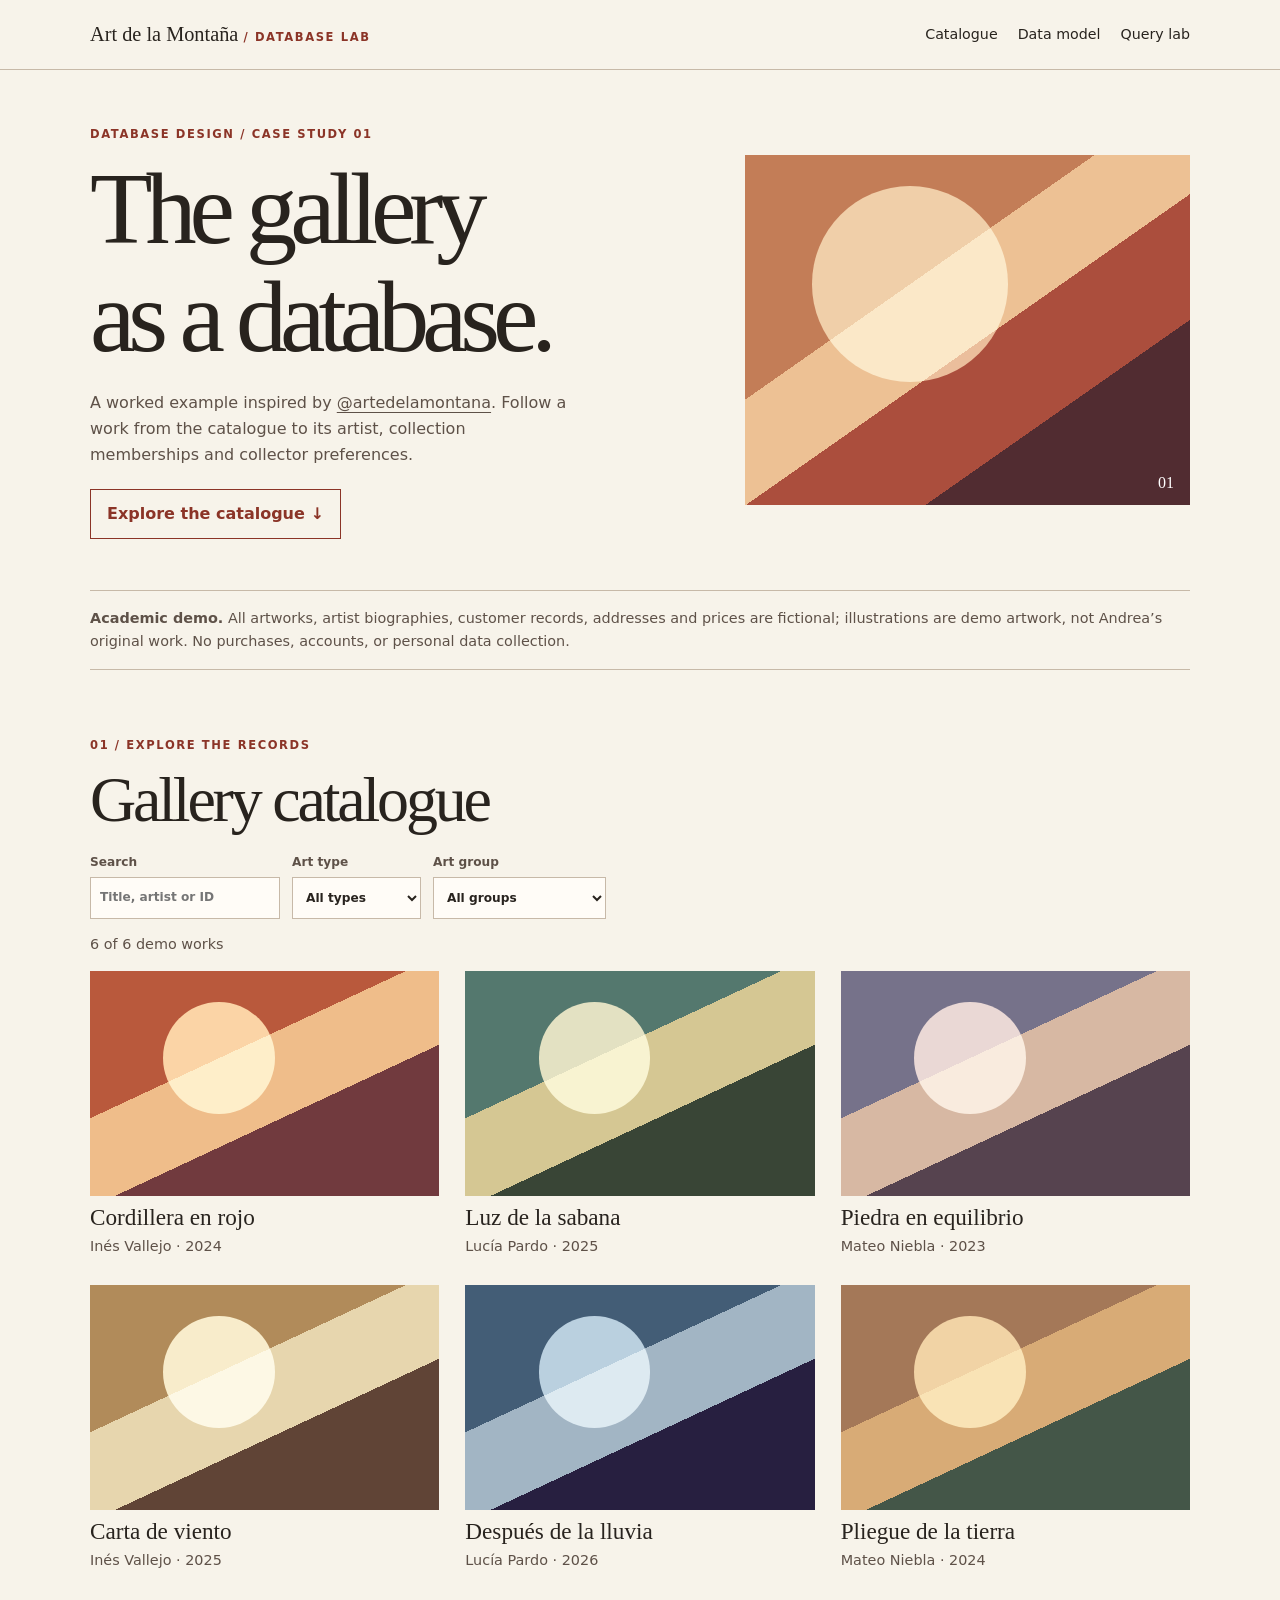
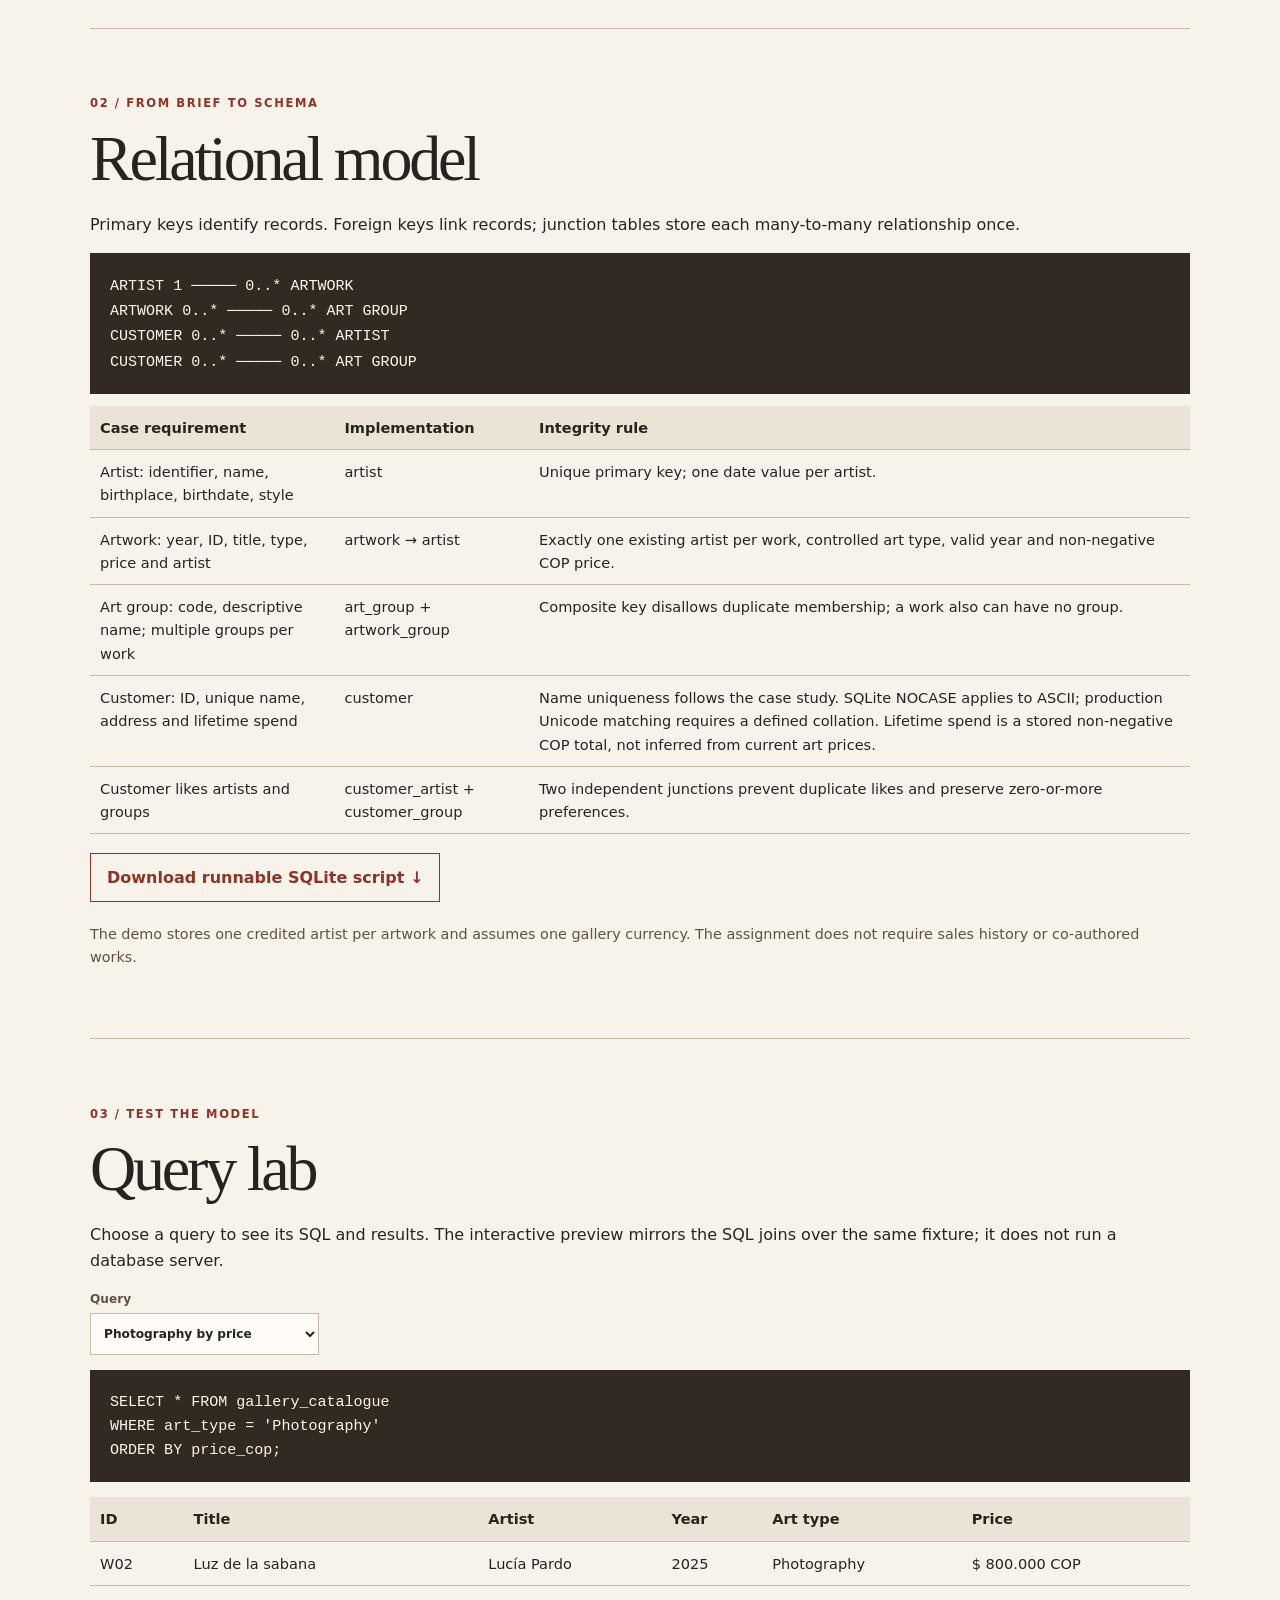
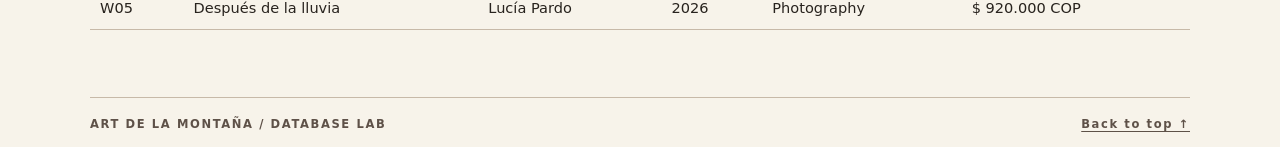
==== index.html @ e4d0f161 "Build academic gallery catalogue, relational model, and query lab" ====
<!doctype html><html lang="en"><meta charset="utf-8"><meta name="viewport" content="width=device-width,initial-scale=1"><title>Art de la Montaña · Art Gallery Case Study</title><link rel="stylesheet" href="style.css"><body>
<header><a class="brand" href="#top">Art de la Montaña <small> / DATABASE LAB</small></a><nav aria-label="Main"><a href="#catalogue">Catalogue</a><a href="#model">Data model</a><a href="#queries">Query lab</a></nav></header>
<main id="top"><section class="hero"><div><p class="eyebrow">DATABASE DESIGN / CASE STUDY 01</p><h1>The gallery<br>as a database.</h1><p>A worked example inspired by <a href="https://www.instagram.com/artedelamontana/">@artedelamontana</a>. Follow a work from the catalogue to its artist, collection memberships and collector preferences.</p><a class="primary" href="#catalogue">Explore the catalogue ↓</a></div><div class="heroart" aria-hidden="true"><span>01</span></div></section>
<p class="notice"><strong>Academic demo.</strong> All artworks, artist biographies, customer records, addresses and prices are fictional; illustrations are demo artwork, not Andrea’s original work. No purchases, accounts, or personal data collection.</p>
<section id="catalogue"><p class="eyebrow">01 / EXPLORE THE RECORDS</p><h2>Gallery catalogue</h2><div class="filters"><label>Search <input id="search" placeholder="Title, artist or ID"></label><label>Art type <select id="type"><option value="">All types</option><option>Painting</option><option>Lithograph</option><option>Sculpture</option><option>Photography</option></select></label><label>Art group <select id="group"><option value="">All groups</option></select></label></div><p id="count" role="status"></p><div id="works" class="cards"></div></section>
<section id="model"><p class="eyebrow">02 / FROM BRIEF TO SCHEMA</p><h2>Relational model</h2><p>Primary keys identify records. Foreign keys link records; junction tables store each many-to-many relationship once.</p>
<div class="diagram" role="img" aria-label="One artist makes zero or more artworks. Artworks and art groups are many-to-many. Customers can like many artists and groups, and each artist and group can be liked by many customers."><code>ARTIST 1 ───── 0..* ARTWORK<br>ARTWORK 0..* ───── 0..* ART GROUP<br>CUSTOMER 0..* ───── 0..* ARTIST<br>CUSTOMER 0..* ───── 0..* ART GROUP</code></div>
<div class="tablewrap"><table><thead><tr><th scope="col">Case requirement</th><th scope="col">Implementation</th><th scope="col">Integrity rule</th></tr></thead><tbody>
<tr><td>Artist: identifier, name, birthplace, birthdate, style</td><td>artist</td><td>Unique primary key; one date value per artist.</td></tr>
<tr><td>Artwork: year, ID, title, type, price and artist</td><td>artwork → artist</td><td>Exactly one existing artist per work, controlled art type, valid year and non-negative COP price.</td></tr>
<tr><td>Art group: code, descriptive name; multiple groups per work</td><td>art_group + artwork_group</td><td>Composite key disallows duplicate membership; a work also can have no group.</td></tr>
<tr><td>Customer: ID, unique name, address and lifetime spend</td><td>customer</td><td>Name uniqueness follows the case study. SQLite NOCASE applies to ASCII; production Unicode matching requires a defined collation. Lifetime spend is a stored non-negative COP total, not inferred from current art prices.</td></tr>
<tr><td>Customer likes artists and groups</td><td>customer_artist + customer_group</td><td>Two independent junctions prevent duplicate likes and preserve zero-or-more preferences.</td></tr>
</tbody></table></div>
<a class="primary" href="gallery.sql" download>Download runnable SQLite script ↓</a>
<p class="muted">The demo stores one credited artist per artwork and assumes one gallery currency. The assignment does not require sales history or co-authored works.</p></section>
<section id="queries"><p class="eyebrow">03 / TEST THE MODEL</p><h2>Query lab</h2><p>Choose a query to see its SQL and results. The interactive preview mirrors the SQL joins over the same fixture; it does not run a database server.</p><div class="filters"><label>Query <select id="query"><option value="catalogue">Photography by price</option><option value="groups">Works per group</option><option value="preferences">Collector recommendations</option></select></label><label id="collectorLabel" hidden>Collector <select id="collector"></select></label></div><div id="profile" hidden></div><pre id="sql"></pre><div class="tablewrap" id="result"></div></section></main>
<footer><span>ART DE LA MONTAÑA / DATABASE LAB</span><a href="#top">Back to top ↑</a></footer>
<dialog id="detail" aria-labelledby="detailTitle"><form method="dialog"><button class="close" aria-label="Close artwork details">✕</button></form><div id="dialogContent"></div></dialog>
<script src="data.js"></script><script src="app.js"></script></body></html>
---- style.css ----
:root{color-scheme:light;--paper:#f7f3ea;--ink:#28231e;--sub:#5e5148;--line:#c7b9a8;--rust:#8b3427;--cream:#fff8e9;font-family:system-ui,sans-serif}*{box-sizing:border-box}body{margin:0;background:var(--paper);color:var(--ink);font-size:16px;line-height:1.6}a{color:inherit;text-underline-offset:.25em}a:focus-visible,button:focus-visible,select:focus-visible,input:focus-visible{outline:3px solid var(--rust);outline-offset:3px}header,footer{border-block-end:1px solid var(--line);display:flex;justify-content:space-between;align-items:center;gap:12px;padding:18px max(22px,calc((100% - 1100px)/2));flex-wrap:wrap}header a{text-decoration:none}.brand{font-family:Georgia,serif;font-size:1.27rem}.brand small,footer,.eyebrow{font:.72rem/1.5 system-ui,sans-serif;font-weight:700;letter-spacing:.14em}.brand small,.eyebrow{color:var(--rust)}nav{display:flex;gap:20px;flex-wrap:wrap;font-size:.89rem}nav a:hover{text-decoration:underline}main{max-width:1144px;margin:auto;padding:0 22px}.hero{display:grid;grid-template-columns:1fr .8fr;align-items:center;gap:9%;min-height:480px;padding:45px 0}.hero p:not(.eyebrow){max-width:47ch;color:var(--sub)}h1,h2,h3{font-family:Georgia,serif;font-weight:500;line-height:1.05;margin:12px 0 20px}h1{font-size:clamp(3.5rem,8vw,7.5rem);letter-spacing:-.07em}h2{font-size:clamp(2.1rem,5vw,4rem);letter-spacing:-.05em}.heroart{height:350px;background:linear-gradient(145deg,#c37d57 0 37%,#edc194 37% 53%,#ab4e3d 53% 72%,#512c31 72%);position:relative;isolation:isolate;overflow:hidden}.heroart::before{content:"";position:absolute;width:44%;aspect-ratio:1;border-radius:50%;background:#f2c99c;left:15%;top:9%;mix-blend-mode:screen;opacity:.8}.heroart span{position:absolute;right:16px;bottom:13px;color:white;font:1rem Georgia,serif}.primary{display:inline-block;padding:.68rem 1rem;margin:.4rem 0;border:1px solid var(--rust);color:var(--rust);text-decoration:none;font-weight:700}.primary:hover{background:var(--rust);color:white}.notice{border-block:1px solid var(--line);margin:0;padding:16px 0;color:var(--sub);font-size:.9rem}section:not(.hero){padding:55px 0;border-bottom:1px solid var(--line);scroll-margin-top:20px}.filters{display:flex;gap:12px;flex-wrap:wrap}label{display:grid;font-size:.76rem;font-weight:700;color:var(--sub);gap:4px}[hidden]{display:none!important}select,input{min-height:42px;background:#fffcf7;font:inherit;color:var(--ink);border:1px solid var(--line);padding:5px 9px;border-radius:0}.cards{display:grid;grid-template-columns:repeat(3,minmax(0,1fr));gap:26px}.card{width:100%;text-align:left;background:none;border:0;padding:0;cursor:pointer;color:inherit;font:inherit}.art{display:block;width:100%;aspect-ratio:1.55;background:linear-gradient(155deg,var(--a) 0 38%,var(--b) 38% 61%,var(--c) 61%);transition:filter .16s ease-out;position:relative;overflow:hidden}.art:before{content:"";display:block;width:32%;aspect-ratio:1;border-radius:50%;background:var(--b);position:absolute;top:14%;left:21%;mix-blend-mode:screen}.card:hover .art{filter:saturate(1.3)}.card h3{font-size:1.45rem;margin:.55rem 0 .25rem}.card .muted,.muted,#count{color:var(--sub);font-size:.9rem}.diagram,pre{background:#332923;color:var(--cream);padding:20px;overflow:auto;font-size:.94rem}.tablewrap{overflow:auto;margin:12px 0}table{border-collapse:collapse;width:100%;text-align:left;min-width:460px;font-size:.91rem}th,td{border-bottom:1px solid var(--line);padding:10px;vertical-align:top}th{background:#ece3d7}dialog{border:1px solid var(--line);color:var(--ink);background:var(--paper);width:min(92vw,550px);max-height:90dvh;padding:24px}dialog::backdrop{background:#23160ac7}.close{border:1px solid var(--line);background:var(--paper);color:var(--ink);margin:0 0 12px auto;display:block;cursor:pointer;padding:.35rem .6rem}.chips{display:flex;flex-wrap:wrap;gap:6px}.chip{background:#ece3d7;padding:1px 7px;font-size:.8rem}footer{border-block-end:0;color:var(--sub)}@media(max-width:650px){.hero{grid-template-columns:1fr;gap:20px;padding:28px 0}.heroart{height:195px}.cards{grid-template-columns:repeat(2,minmax(0,1fr));gap:14px}.card h3{font-size:1.2rem}section:not(.hero){padding:38px 0}}
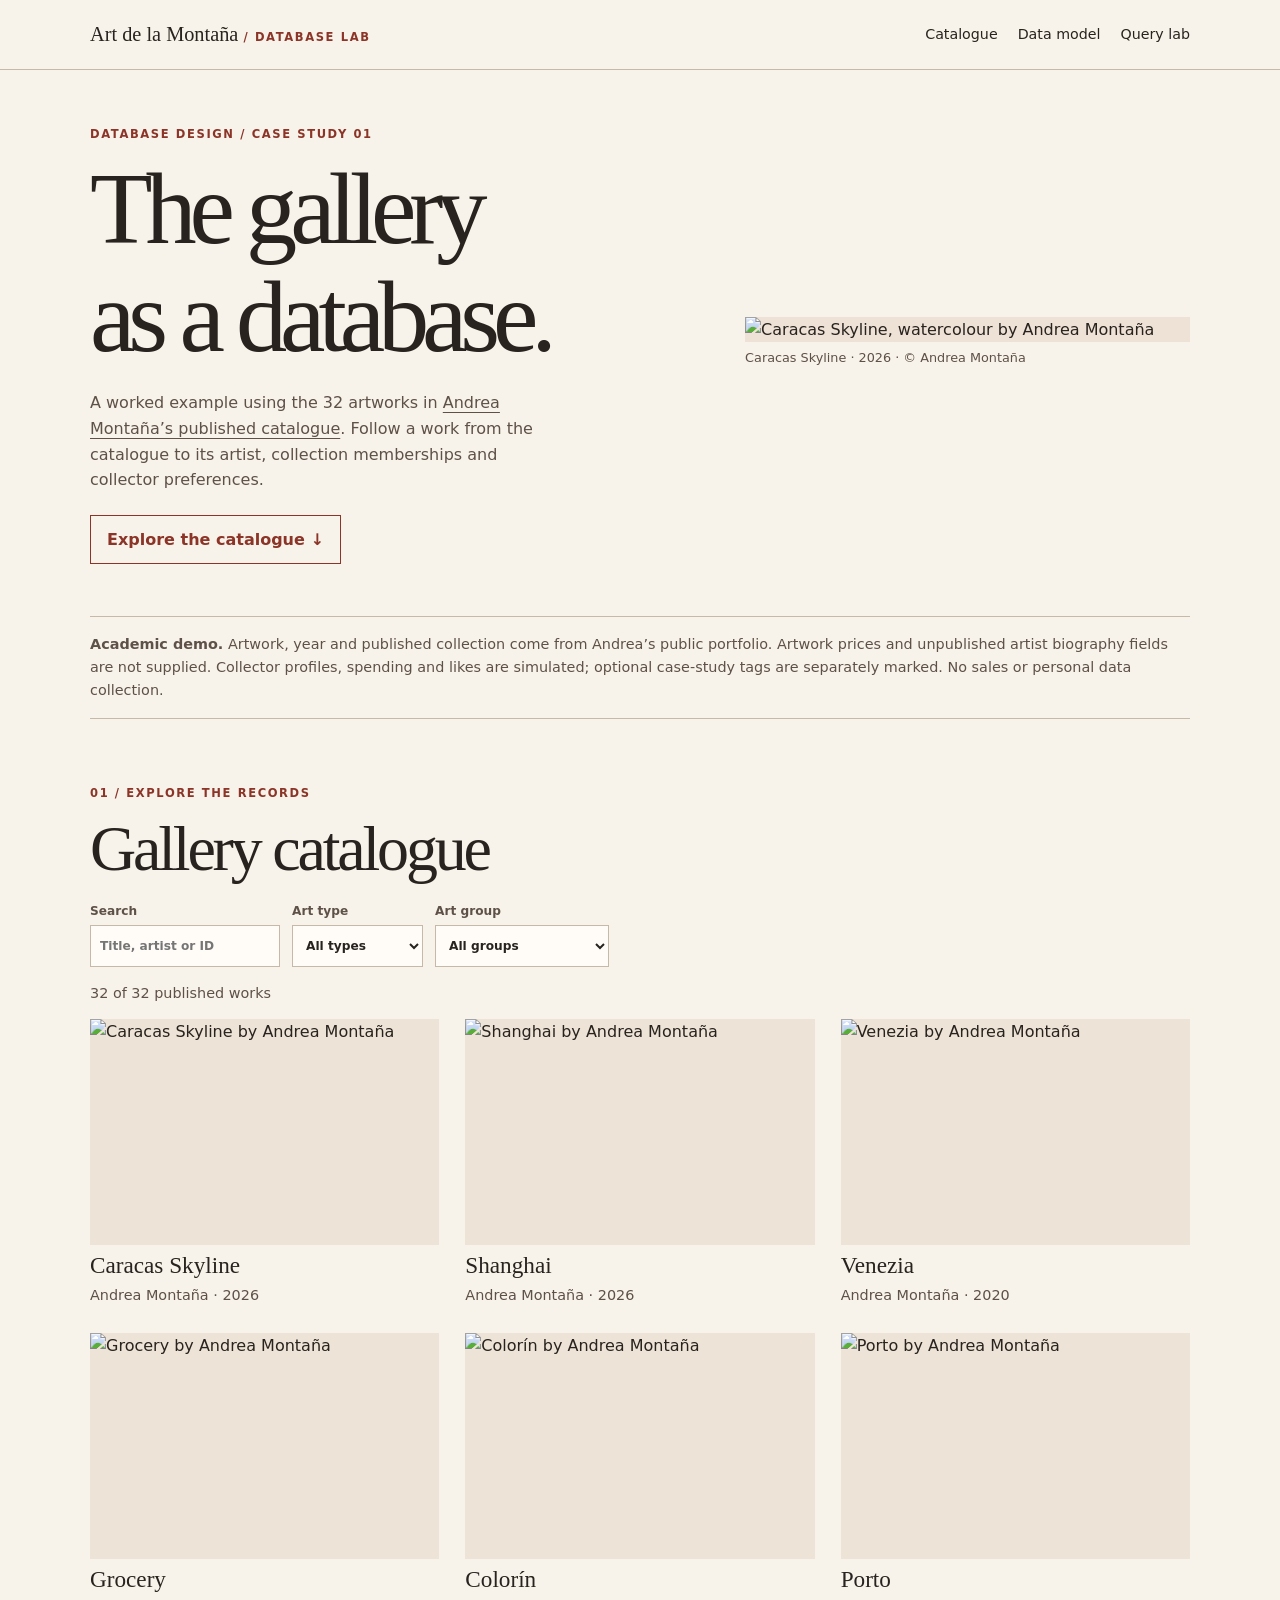
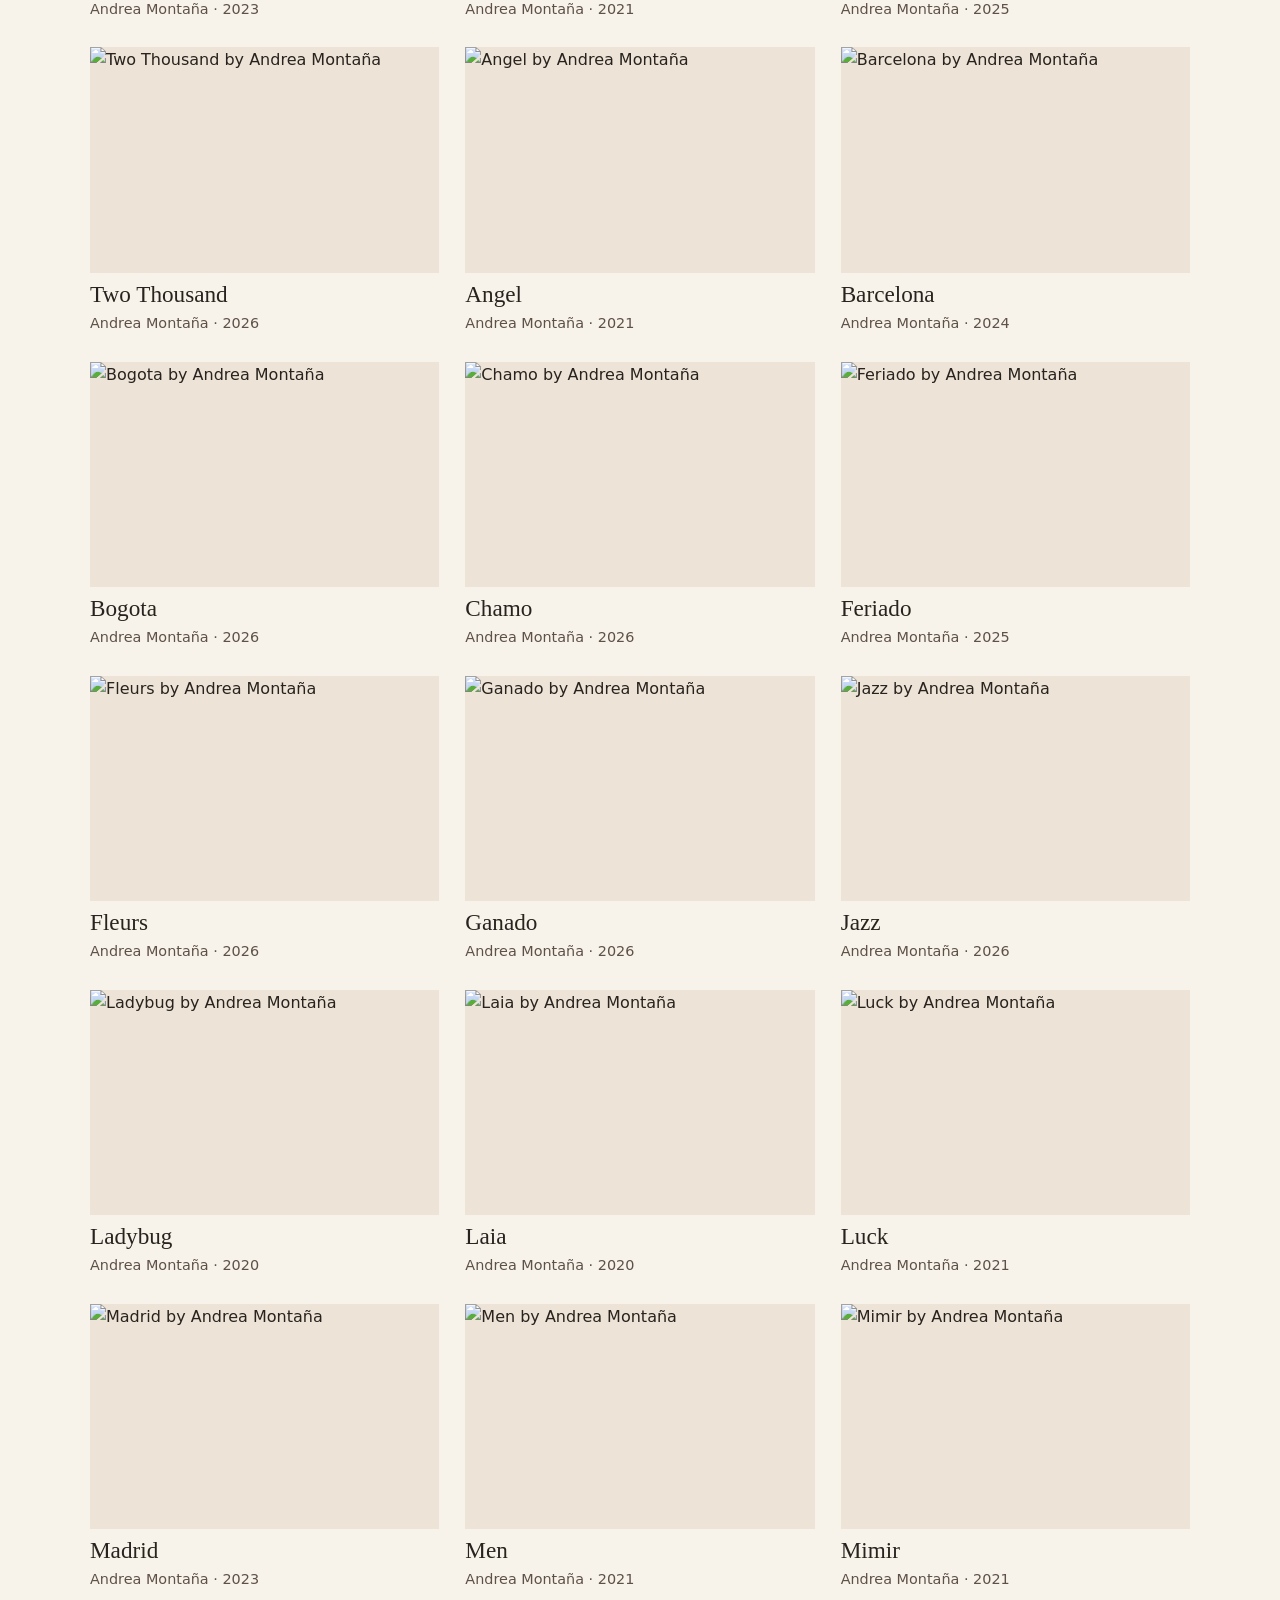
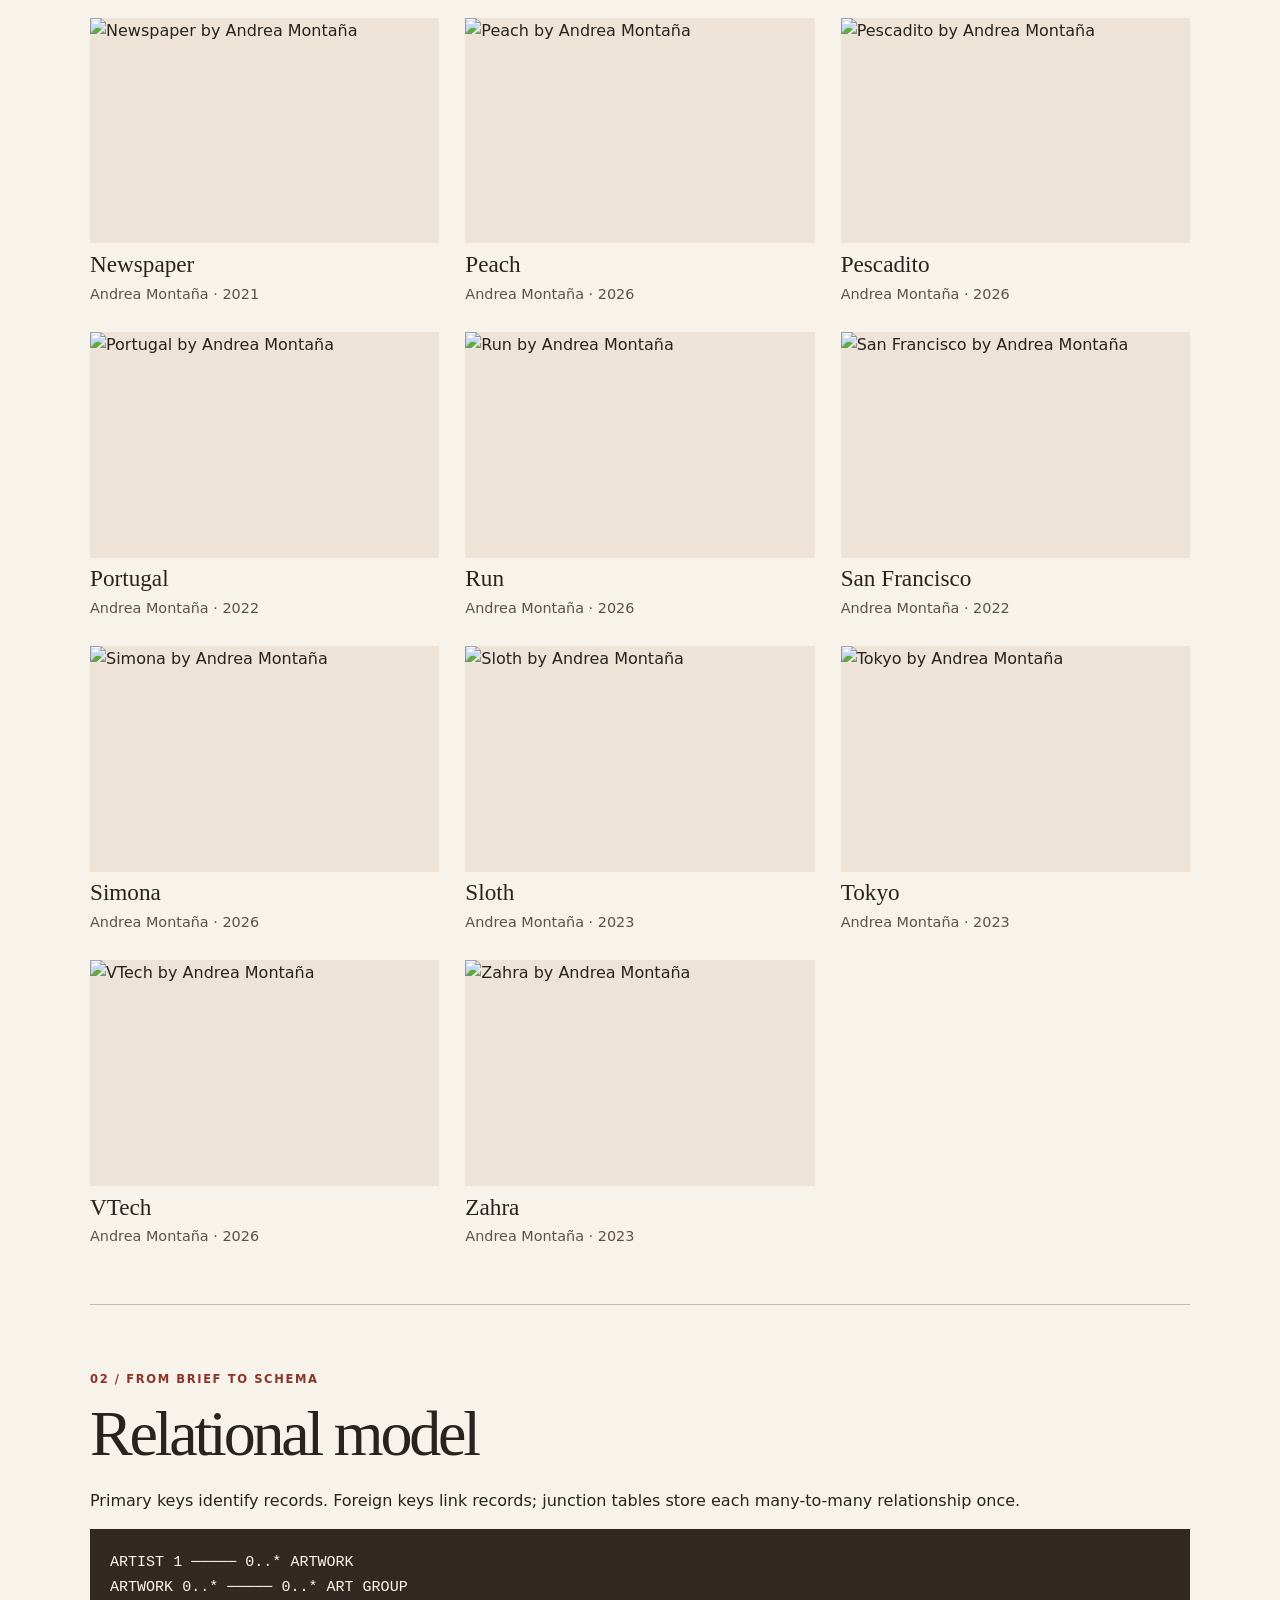
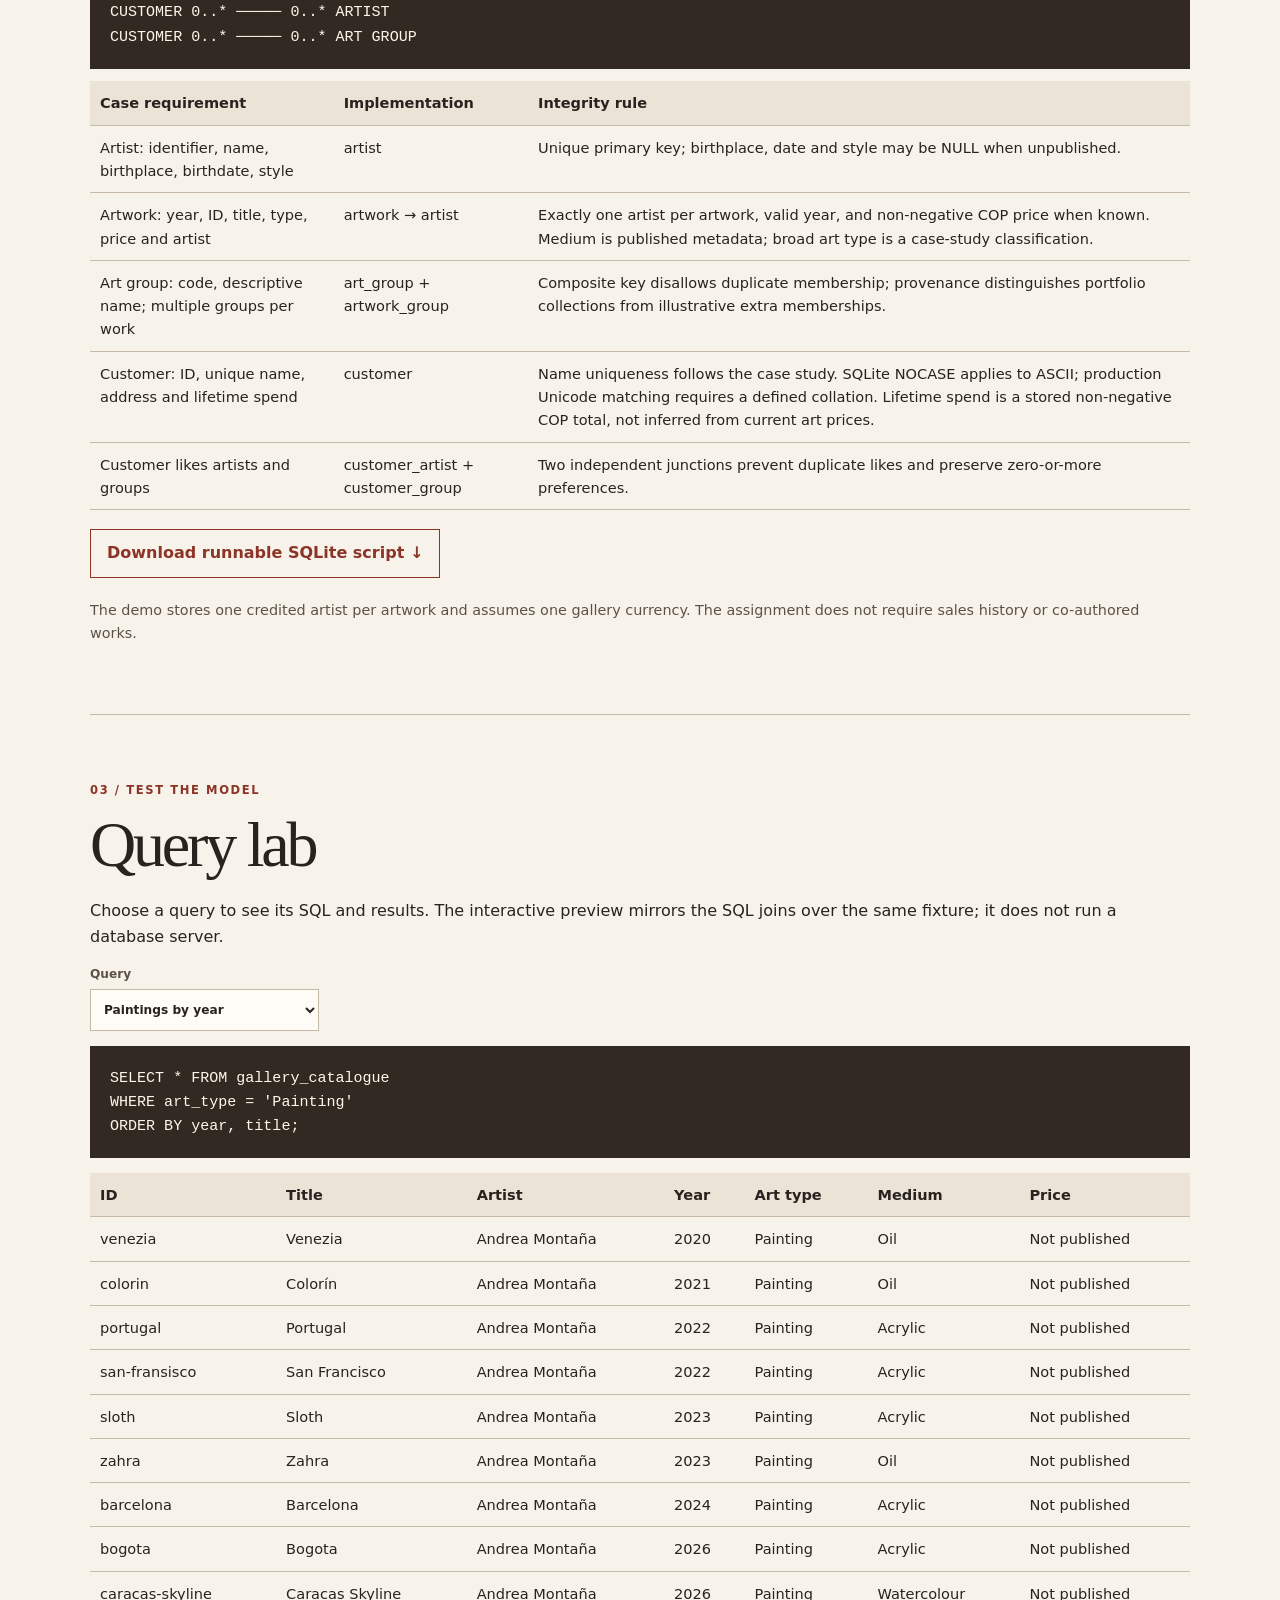
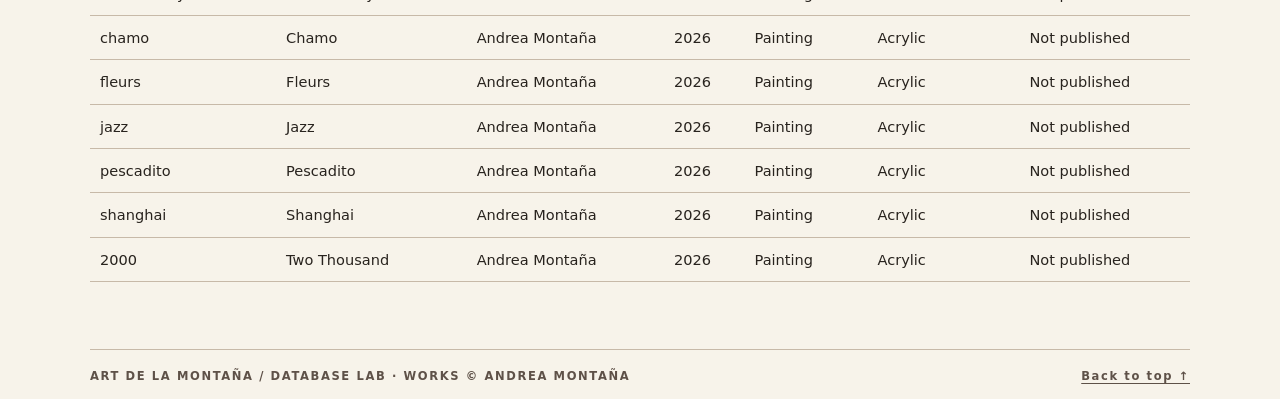
==== commit f642efb0: "Ground case study in Andrea Montaña’s 32 published artworks" ====
--- a/index.html
+++ b/index.html
@@ -1,20 +1,20 @@
 <!doctype html><html lang="en"><meta charset="utf-8"><meta name="viewport" content="width=device-width,initial-scale=1"><title>Art de la Montaña · Art Gallery Case Study</title><link rel="stylesheet" href="style.css"><body>
 <header><a class="brand" href="#top">Art de la Montaña <small> / DATABASE LAB</small></a><nav aria-label="Main"><a href="#catalogue">Catalogue</a><a href="#model">Data model</a><a href="#queries">Query lab</a></nav></header>
-<main id="top"><section class="hero"><div><p class="eyebrow">DATABASE DESIGN / CASE STUDY 01</p><h1>The gallery<br>as a database.</h1><p>A worked example inspired by <a href="https://www.instagram.com/artedelamontana/">@artedelamontana</a>. Follow a work from the catalogue to its artist, collection memberships and collector preferences.</p><a class="primary" href="#catalogue">Explore the catalogue ↓</a></div><div class="heroart" aria-hidden="true"><span>01</span></div></section>
-<p class="notice"><strong>Academic demo.</strong> All artworks, artist biographies, customer records, addresses and prices are fictional; illustrations are demo artwork, not Andrea’s original work. No purchases, accounts, or personal data collection.</p>
-<section id="catalogue"><p class="eyebrow">01 / EXPLORE THE RECORDS</p><h2>Gallery catalogue</h2><div class="filters"><label>Search <input id="search" placeholder="Title, artist or ID"></label><label>Art type <select id="type"><option value="">All types</option><option>Painting</option><option>Lithograph</option><option>Sculpture</option><option>Photography</option></select></label><label>Art group <select id="group"><option value="">All groups</option></select></label></div><p id="count" role="status"></p><div id="works" class="cards"></div></section>
+<main id="top"><section class="hero"><div><p class="eyebrow">DATABASE DESIGN / CASE STUDY 01</p><h1>The gallery<br>as a database.</h1><p>A worked example using the 32 artworks in <a href="https://andreamontana.com/design-art/">Andrea Montaña’s published catalogue</a>. Follow a work from the catalogue to its artist, collection memberships and collector preferences.</p><a class="primary" href="#catalogue">Explore the catalogue ↓</a></div><figure class="heroart"><img src="https://andreamontana.com/custom/design-art-assets/caracas-skyline-2026-watercolor-large.jpg" alt="Caracas Skyline, watercolour by Andrea Montaña"><figcaption>Caracas Skyline · 2026 · © Andrea Montaña</figcaption></figure></section>
+<p class="notice"><strong>Academic demo.</strong> Artwork, year and published collection come from Andrea’s public portfolio. Artwork prices and unpublished artist biography fields are not supplied. Collector profiles, spending and likes are simulated; optional case-study tags are separately marked. No sales or personal data collection.</p>
+<section id="catalogue"><p class="eyebrow">01 / EXPLORE THE RECORDS</p><h2>Gallery catalogue</h2><div class="filters"><label>Search <input id="search" placeholder="Title, artist or ID"></label><label>Art type <select id="type"><option value="">All types</option><option>Painting</option><option>Drawing</option><option>Ceramic</option><option value="unknown">Not specified</option></select></label><label>Art group <select id="group"><option value="">All groups</option></select></label></div><p id="count" role="status"></p><div id="works" class="cards"></div></section>
 <section id="model"><p class="eyebrow">02 / FROM BRIEF TO SCHEMA</p><h2>Relational model</h2><p>Primary keys identify records. Foreign keys link records; junction tables store each many-to-many relationship once.</p>
 <div class="diagram" role="img" aria-label="One artist makes zero or more artworks. Artworks and art groups are many-to-many. Customers can like many artists and groups, and each artist and group can be liked by many customers."><code>ARTIST 1 ───── 0..* ARTWORK<br>ARTWORK 0..* ───── 0..* ART GROUP<br>CUSTOMER 0..* ───── 0..* ARTIST<br>CUSTOMER 0..* ───── 0..* ART GROUP</code></div>
 <div class="tablewrap"><table><thead><tr><th scope="col">Case requirement</th><th scope="col">Implementation</th><th scope="col">Integrity rule</th></tr></thead><tbody>
-<tr><td>Artist: identifier, name, birthplace, birthdate, style</td><td>artist</td><td>Unique primary key; one date value per artist.</td></tr>
-<tr><td>Artwork: year, ID, title, type, price and artist</td><td>artwork → artist</td><td>Exactly one existing artist per work, controlled art type, valid year and non-negative COP price.</td></tr>
-<tr><td>Art group: code, descriptive name; multiple groups per work</td><td>art_group + artwork_group</td><td>Composite key disallows duplicate membership; a work also can have no group.</td></tr>
+<tr><td>Artist: identifier, name, birthplace, birthdate, style</td><td>artist</td><td>Unique primary key; birthplace, date and style may be NULL when unpublished.</td></tr>
+<tr><td>Artwork: year, ID, title, type, price and artist</td><td>artwork → artist</td><td>Exactly one artist per artwork, valid year, and non-negative COP price when known. Medium is published metadata; broad art type is a case-study classification.</td></tr>
+<tr><td>Art group: code, descriptive name; multiple groups per work</td><td>art_group + artwork_group</td><td>Composite key disallows duplicate membership; provenance distinguishes portfolio collections from illustrative extra memberships.</td></tr>
 <tr><td>Customer: ID, unique name, address and lifetime spend</td><td>customer</td><td>Name uniqueness follows the case study. SQLite NOCASE applies to ASCII; production Unicode matching requires a defined collation. Lifetime spend is a stored non-negative COP total, not inferred from current art prices.</td></tr>
 <tr><td>Customer likes artists and groups</td><td>customer_artist + customer_group</td><td>Two independent junctions prevent duplicate likes and preserve zero-or-more preferences.</td></tr>
 </tbody></table></div>
 <a class="primary" href="gallery.sql" download>Download runnable SQLite script ↓</a>
 <p class="muted">The demo stores one credited artist per artwork and assumes one gallery currency. The assignment does not require sales history or co-authored works.</p></section>
-<section id="queries"><p class="eyebrow">03 / TEST THE MODEL</p><h2>Query lab</h2><p>Choose a query to see its SQL and results. The interactive preview mirrors the SQL joins over the same fixture; it does not run a database server.</p><div class="filters"><label>Query <select id="query"><option value="catalogue">Photography by price</option><option value="groups">Works per group</option><option value="preferences">Collector recommendations</option></select></label><label id="collectorLabel" hidden>Collector <select id="collector"></select></label></div><div id="profile" hidden></div><pre id="sql"></pre><div class="tablewrap" id="result"></div></section></main>
-<footer><span>ART DE LA MONTAÑA / DATABASE LAB</span><a href="#top">Back to top ↑</a></footer>
+<section id="queries"><p class="eyebrow">03 / TEST THE MODEL</p><h2>Query lab</h2><p>Choose a query to see its SQL and results. The interactive preview mirrors the SQL joins over the same fixture; it does not run a database server.</p><div class="filters"><label>Query <select id="query"><option value="catalogue">Paintings by year</option><option value="groups">Works per group</option><option value="preferences">Collector recommendations</option></select></label><label id="collectorLabel" hidden>Collector <select id="collector"></select></label></div><div id="profile" hidden></div><pre id="sql"></pre><div class="tablewrap" id="result"></div></section></main>
+<footer><span>ART DE LA MONTAÑA / DATABASE LAB · WORKS © ANDREA MONTAÑA</span><a href="#top">Back to top ↑</a></footer>
 <dialog id="detail" aria-labelledby="detailTitle"><form method="dialog"><button class="close" aria-label="Close artwork details">✕</button></form><div id="dialogContent"></div></dialog>
 <script src="data.js"></script><script src="app.js"></script></body></html>
--- a/style.css
+++ b/style.css
@@ -1 +1,2 @@
 :root{color-scheme:light;--paper:#f7f3ea;--ink:#28231e;--sub:#5e5148;--line:#c7b9a8;--rust:#8b3427;--cream:#fff8e9;font-family:system-ui,sans-serif}*{box-sizing:border-box}body{margin:0;background:var(--paper);color:var(--ink);font-size:16px;line-height:1.6}a{color:inherit;text-underline-offset:.25em}a:focus-visible,button:focus-visible,select:focus-visible,input:focus-visible{outline:3px solid var(--rust);outline-offset:3px}header,footer{border-block-end:1px solid var(--line);display:flex;justify-content:space-between;align-items:center;gap:12px;padding:18px max(22px,calc((100% - 1100px)/2));flex-wrap:wrap}header a{text-decoration:none}.brand{font-family:Georgia,serif;font-size:1.27rem}.brand small,footer,.eyebrow{font:.72rem/1.5 system-ui,sans-serif;font-weight:700;letter-spacing:.14em}.brand small,.eyebrow{color:var(--rust)}nav{display:flex;gap:20px;flex-wrap:wrap;font-size:.89rem}nav a:hover{text-decoration:underline}main{max-width:1144px;margin:auto;padding:0 22px}.hero{display:grid;grid-template-columns:1fr .8fr;align-items:center;gap:9%;min-height:480px;padding:45px 0}.hero p:not(.eyebrow){max-width:47ch;color:var(--sub)}h1,h2,h3{font-family:Georgia,serif;font-weight:500;line-height:1.05;margin:12px 0 20px}h1{font-size:clamp(3.5rem,8vw,7.5rem);letter-spacing:-.07em}h2{font-size:clamp(2.1rem,5vw,4rem);letter-spacing:-.05em}.heroart{height:350px;background:linear-gradient(145deg,#c37d57 0 37%,#edc194 37% 53%,#ab4e3d 53% 72%,#512c31 72%);position:relative;isolation:isolate;overflow:hidden}.heroart::before{content:"";position:absolute;width:44%;aspect-ratio:1;border-radius:50%;background:#f2c99c;left:15%;top:9%;mix-blend-mode:screen;opacity:.8}.heroart span{position:absolute;right:16px;bottom:13px;color:white;font:1rem Georgia,serif}.primary{display:inline-block;padding:.68rem 1rem;margin:.4rem 0;border:1px solid var(--rust);color:var(--rust);text-decoration:none;font-weight:700}.primary:hover{background:var(--rust);color:white}.notice{border-block:1px solid var(--line);margin:0;padding:16px 0;color:var(--sub);font-size:.9rem}section:not(.hero){padding:55px 0;border-bottom:1px solid var(--line);scroll-margin-top:20px}.filters{display:flex;gap:12px;flex-wrap:wrap}label{display:grid;font-size:.76rem;font-weight:700;color:var(--sub);gap:4px}[hidden]{display:none!important}select,input{min-height:42px;background:#fffcf7;font:inherit;color:var(--ink);border:1px solid var(--line);padding:5px 9px;border-radius:0}.cards{display:grid;grid-template-columns:repeat(3,minmax(0,1fr));gap:26px}.card{width:100%;text-align:left;background:none;border:0;padding:0;cursor:pointer;color:inherit;font:inherit}.art{display:block;width:100%;aspect-ratio:1.55;background:linear-gradient(155deg,var(--a) 0 38%,var(--b) 38% 61%,var(--c) 61%);transition:filter .16s ease-out;position:relative;overflow:hidden}.art:before{content:"";display:block;width:32%;aspect-ratio:1;border-radius:50%;background:var(--b);position:absolute;top:14%;left:21%;mix-blend-mode:screen}.card:hover .art{filter:saturate(1.3)}.card h3{font-size:1.45rem;margin:.55rem 0 .25rem}.card .muted,.muted,#count{color:var(--sub);font-size:.9rem}.diagram,pre{background:#332923;color:var(--cream);padding:20px;overflow:auto;font-size:.94rem}.tablewrap{overflow:auto;margin:12px 0}table{border-collapse:collapse;width:100%;text-align:left;min-width:460px;font-size:.91rem}th,td{border-bottom:1px solid var(--line);padding:10px;vertical-align:top}th{background:#ece3d7}dialog{border:1px solid var(--line);color:var(--ink);background:var(--paper);width:min(92vw,550px);max-height:90dvh;padding:24px}dialog::backdrop{background:#23160ac7}.close{border:1px solid var(--line);background:var(--paper);color:var(--ink);margin:0 0 12px auto;display:block;cursor:pointer;padding:.35rem .6rem}.chips{display:flex;flex-wrap:wrap;gap:6px}.chip{background:#ece3d7;padding:1px 7px;font-size:.8rem}footer{border-block-end:0;color:var(--sub)}@media(max-width:650px){.hero{grid-template-columns:1fr;gap:20px;padding:28px 0}.heroart{height:195px}.cards{grid-template-columns:repeat(2,minmax(0,1fr));gap:14px}.card h3{font-size:1.2rem}section:not(.hero){padding:38px 0}}
+.heroart{margin:0;height:auto;background:none;overflow:visible}.heroart::before,.art:before{display:none}.heroart img{display:block;width:100%;max-height:370px;object-fit:contain;background:#eee1d5}.heroart figcaption{font-size:.8rem;color:var(--sub);padding-top:.35rem}.art{background:#ede3d6}.art img{display:block;width:100%;height:100%;object-fit:contain}.card:hover .art img{filter:none}.card:hover h3{text-decoration:underline}.card:hover .art{filter:none}
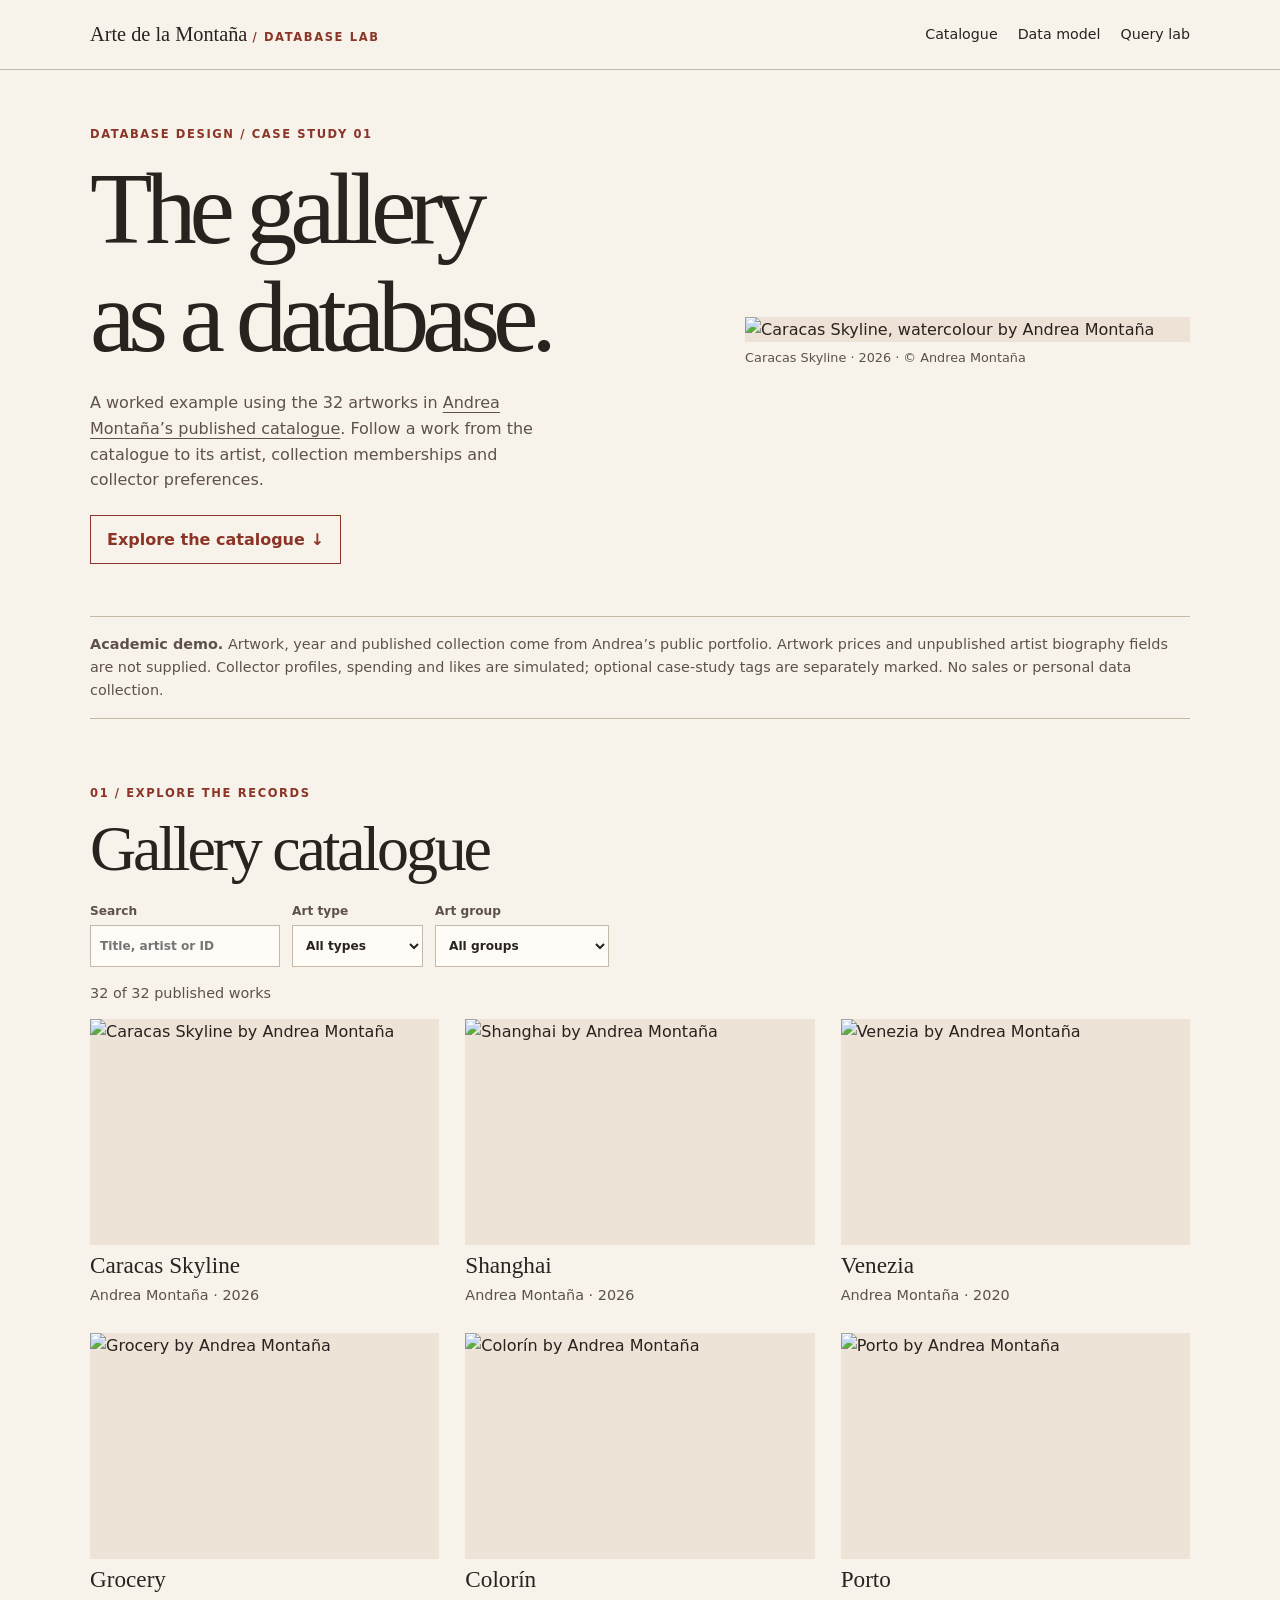
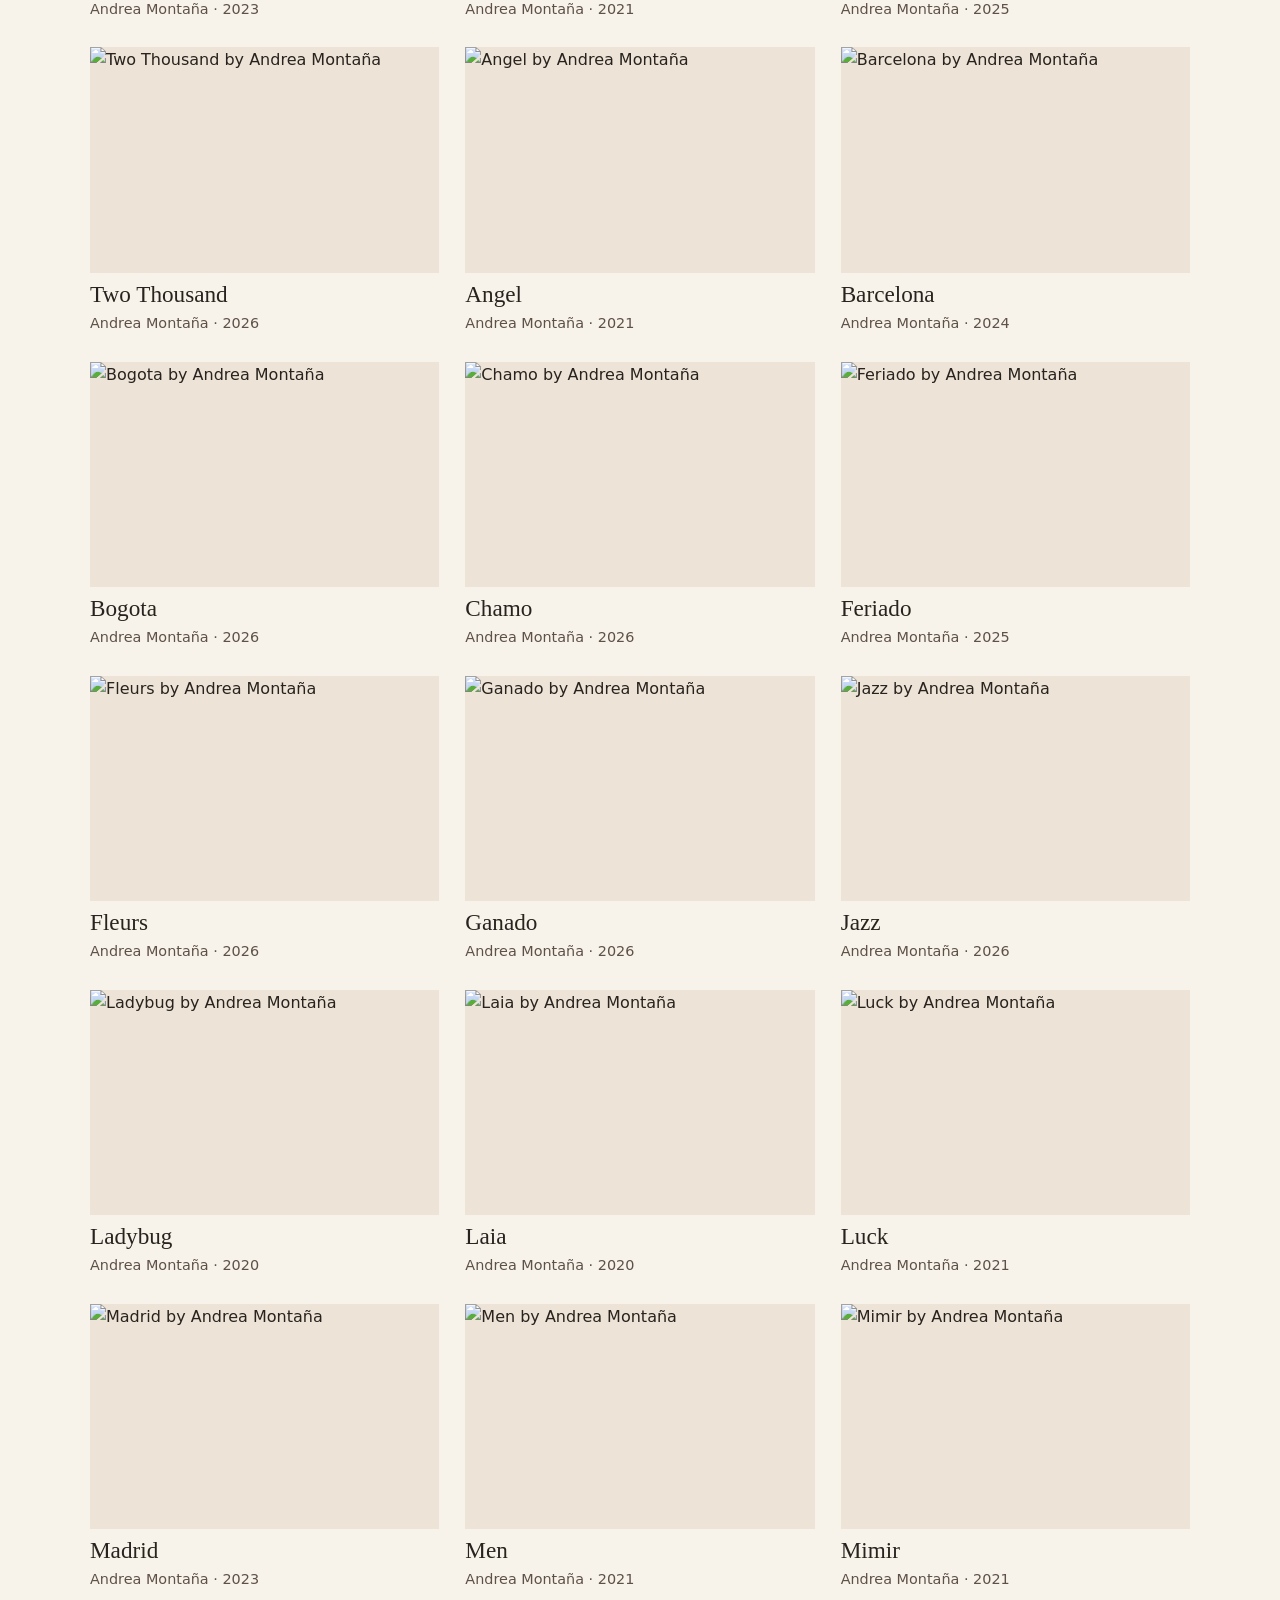
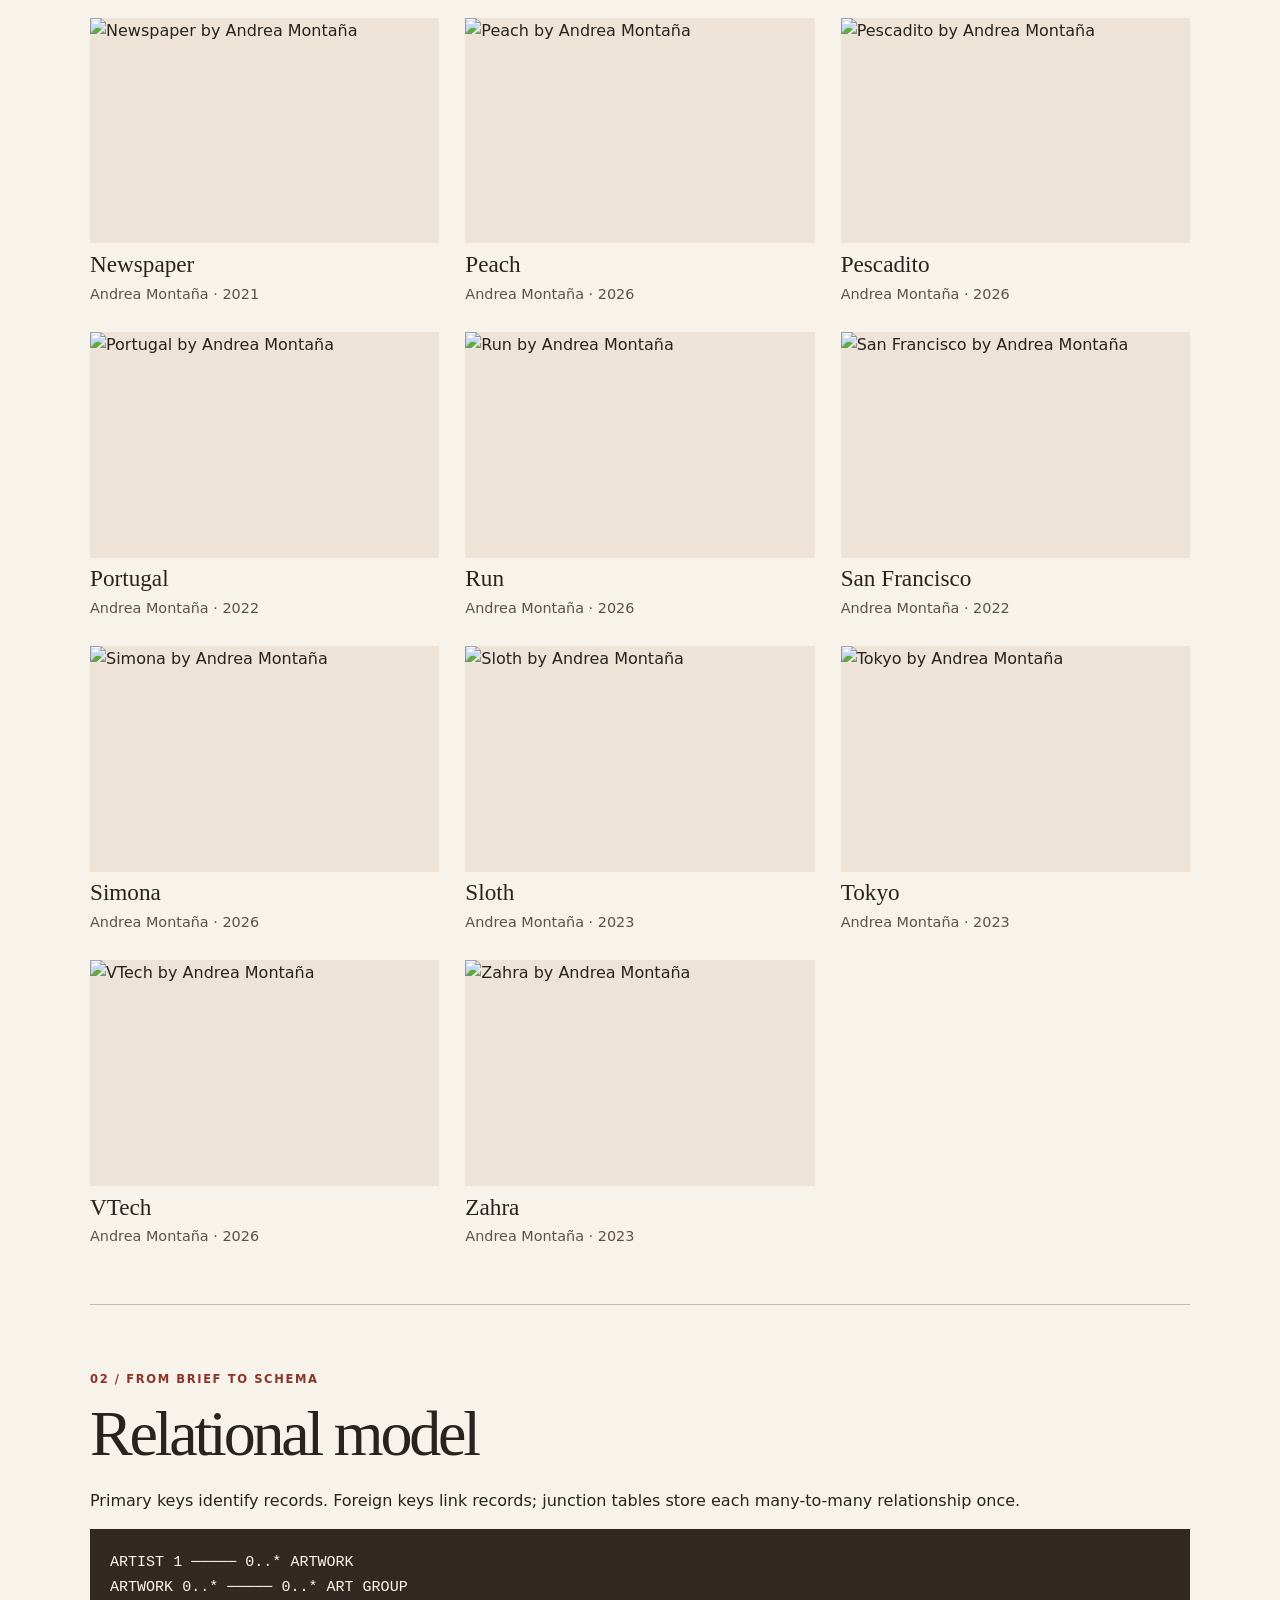
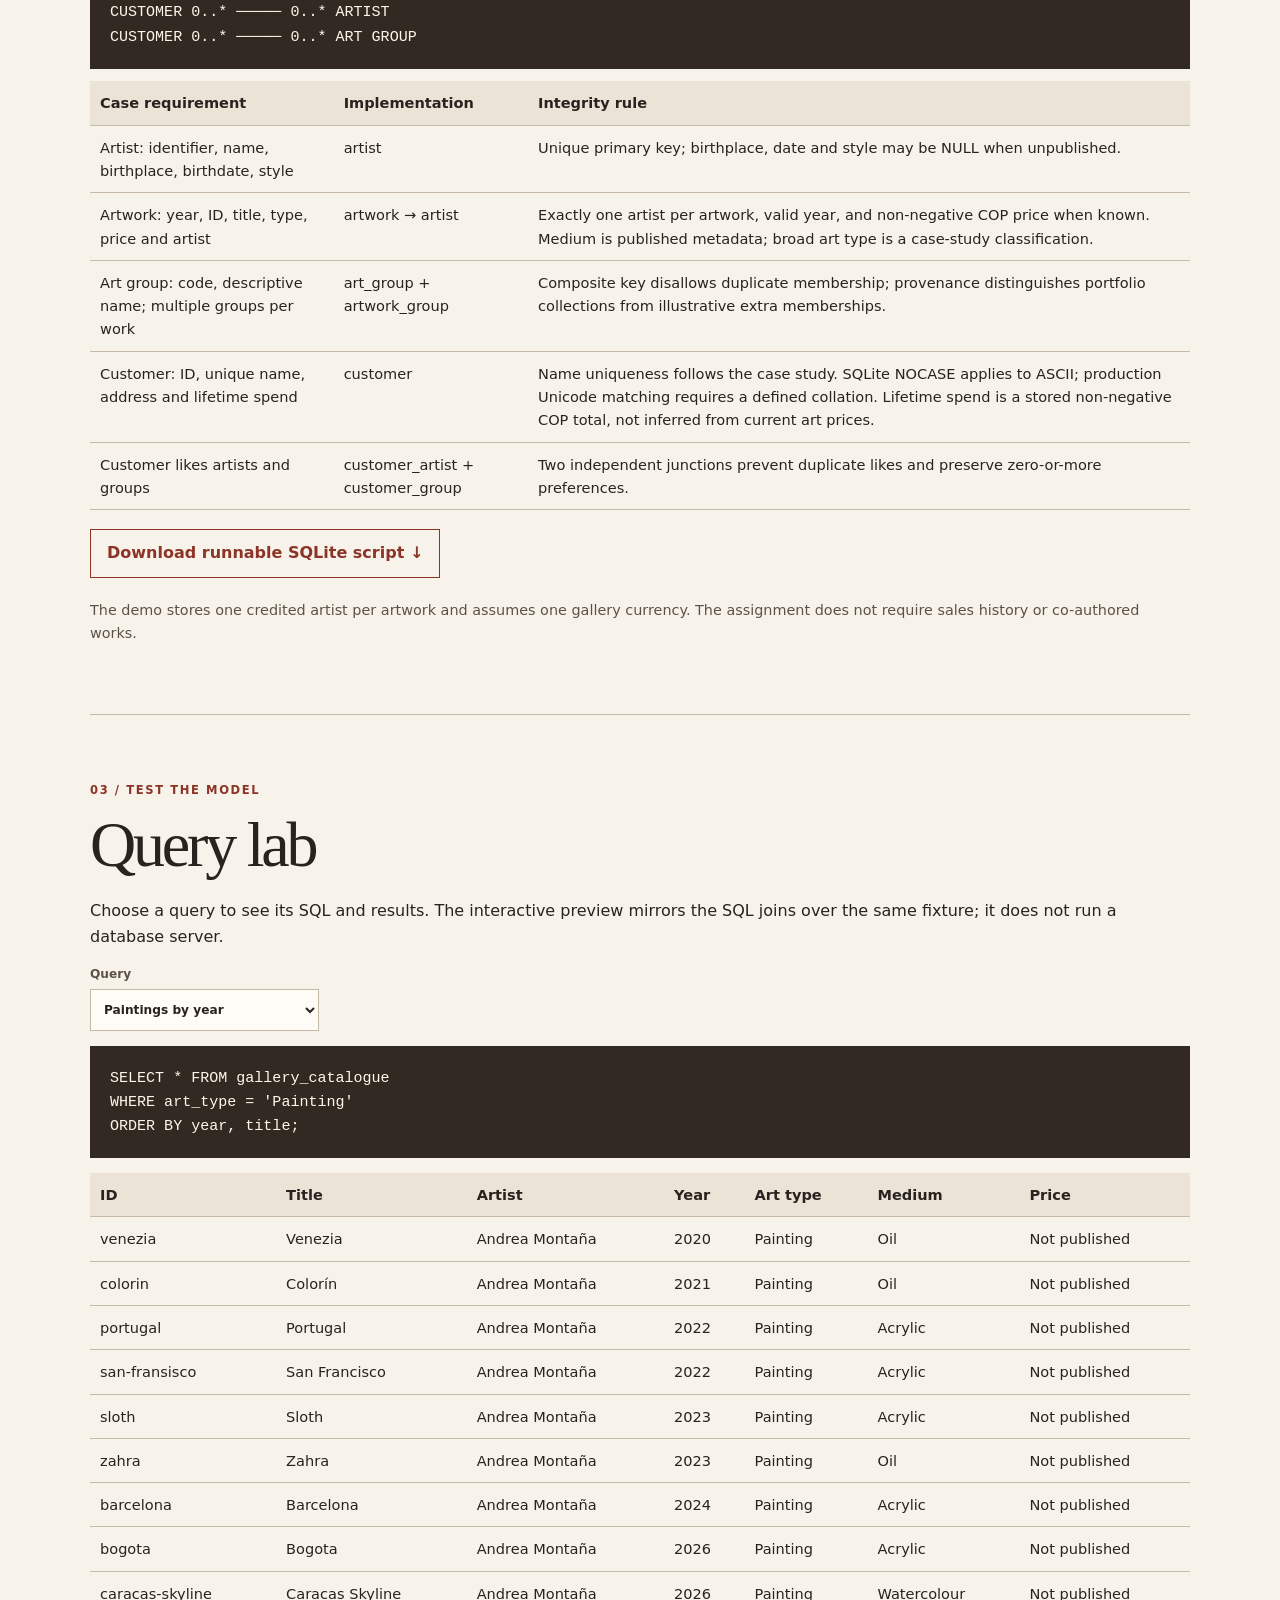
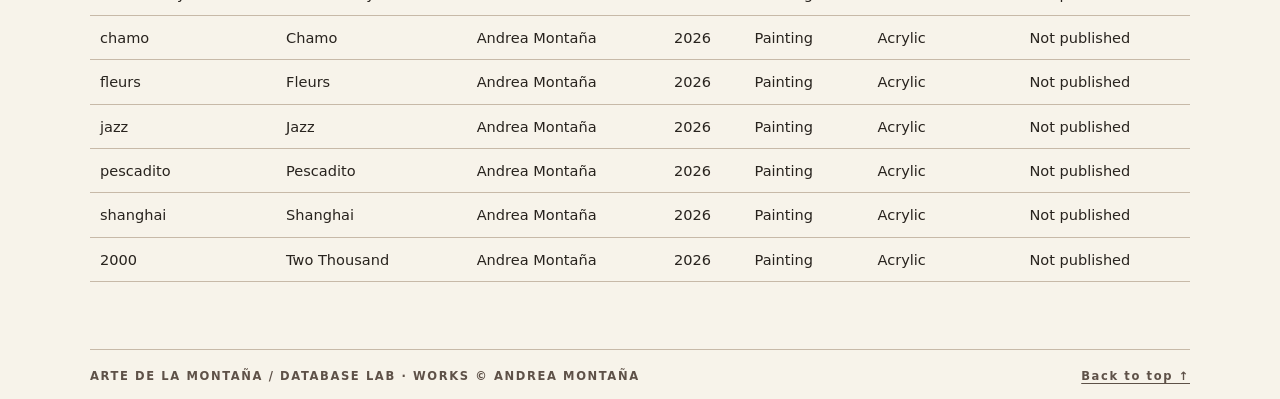
==== commit 587eb670: "Refresh cached artwork catalogue and use the Arte de la Montaña name" ====
--- a/index.html
+++ b/index.html
@@ -1,5 +1,5 @@
-<!doctype html><html lang="en"><meta charset="utf-8"><meta name="viewport" content="width=device-width,initial-scale=1"><title>Art de la Montaña · Art Gallery Case Study</title><link rel="stylesheet" href="style.css"><body>
-<header><a class="brand" href="#top">Art de la Montaña <small> / DATABASE LAB</small></a><nav aria-label="Main"><a href="#catalogue">Catalogue</a><a href="#model">Data model</a><a href="#queries">Query lab</a></nav></header>
+<!doctype html><html lang="en"><meta charset="utf-8"><meta name="viewport" content="width=device-width,initial-scale=1"><title>Arte de la Montaña · Art Gallery Case Study</title><link rel="stylesheet" href="style.css?v=actual-art"><body>
+<header><a class="brand" href="#top">Arte de la Montaña <small> / DATABASE LAB</small></a><nav aria-label="Main"><a href="#catalogue">Catalogue</a><a href="#model">Data model</a><a href="#queries">Query lab</a></nav></header>
 <main id="top"><section class="hero"><div><p class="eyebrow">DATABASE DESIGN / CASE STUDY 01</p><h1>The gallery<br>as a database.</h1><p>A worked example using the 32 artworks in <a href="https://andreamontana.com/design-art/">Andrea Montaña’s published catalogue</a>. Follow a work from the catalogue to its artist, collection memberships and collector preferences.</p><a class="primary" href="#catalogue">Explore the catalogue ↓</a></div><figure class="heroart"><img src="https://andreamontana.com/custom/design-art-assets/caracas-skyline-2026-watercolor-large.jpg" alt="Caracas Skyline, watercolour by Andrea Montaña"><figcaption>Caracas Skyline · 2026 · © Andrea Montaña</figcaption></figure></section>
 <p class="notice"><strong>Academic demo.</strong> Artwork, year and published collection come from Andrea’s public portfolio. Artwork prices and unpublished artist biography fields are not supplied. Collector profiles, spending and likes are simulated; optional case-study tags are separately marked. No sales or personal data collection.</p>
 <section id="catalogue"><p class="eyebrow">01 / EXPLORE THE RECORDS</p><h2>Gallery catalogue</h2><div class="filters"><label>Search <input id="search" placeholder="Title, artist or ID"></label><label>Art type <select id="type"><option value="">All types</option><option>Painting</option><option>Drawing</option><option>Ceramic</option><option value="unknown">Not specified</option></select></label><label>Art group <select id="group"><option value="">All groups</option></select></label></div><p id="count" role="status"></p><div id="works" class="cards"></div></section>
@@ -12,9 +12,9 @@
 <tr><td>Customer: ID, unique name, address and lifetime spend</td><td>customer</td><td>Name uniqueness follows the case study. SQLite NOCASE applies to ASCII; production Unicode matching requires a defined collation. Lifetime spend is a stored non-negative COP total, not inferred from current art prices.</td></tr>
 <tr><td>Customer likes artists and groups</td><td>customer_artist + customer_group</td><td>Two independent junctions prevent duplicate likes and preserve zero-or-more preferences.</td></tr>
 </tbody></table></div>
-<a class="primary" href="gallery.sql" download>Download runnable SQLite script ↓</a>
+<a class="primary" href="gallery.sql?v=actual-art" download="gallery.sql">Download runnable SQLite script ↓</a>
 <p class="muted">The demo stores one credited artist per artwork and assumes one gallery currency. The assignment does not require sales history or co-authored works.</p></section>
 <section id="queries"><p class="eyebrow">03 / TEST THE MODEL</p><h2>Query lab</h2><p>Choose a query to see its SQL and results. The interactive preview mirrors the SQL joins over the same fixture; it does not run a database server.</p><div class="filters"><label>Query <select id="query"><option value="catalogue">Paintings by year</option><option value="groups">Works per group</option><option value="preferences">Collector recommendations</option></select></label><label id="collectorLabel" hidden>Collector <select id="collector"></select></label></div><div id="profile" hidden></div><pre id="sql"></pre><div class="tablewrap" id="result"></div></section></main>
-<footer><span>ART DE LA MONTAÑA / DATABASE LAB · WORKS © ANDREA MONTAÑA</span><a href="#top">Back to top ↑</a></footer>
+<footer><span>ARTE DE LA MONTAÑA / DATABASE LAB · WORKS © ANDREA MONTAÑA</span><a href="#top">Back to top ↑</a></footer>
 <dialog id="detail" aria-labelledby="detailTitle"><form method="dialog"><button class="close" aria-label="Close artwork details">✕</button></form><div id="dialogContent"></div></dialog>
-<script src="data.js"></script><script src="app.js"></script></body></html>
+<script src="data.js?v=actual-art"></script><script src="app.js?v=actual-art"></script></body></html>
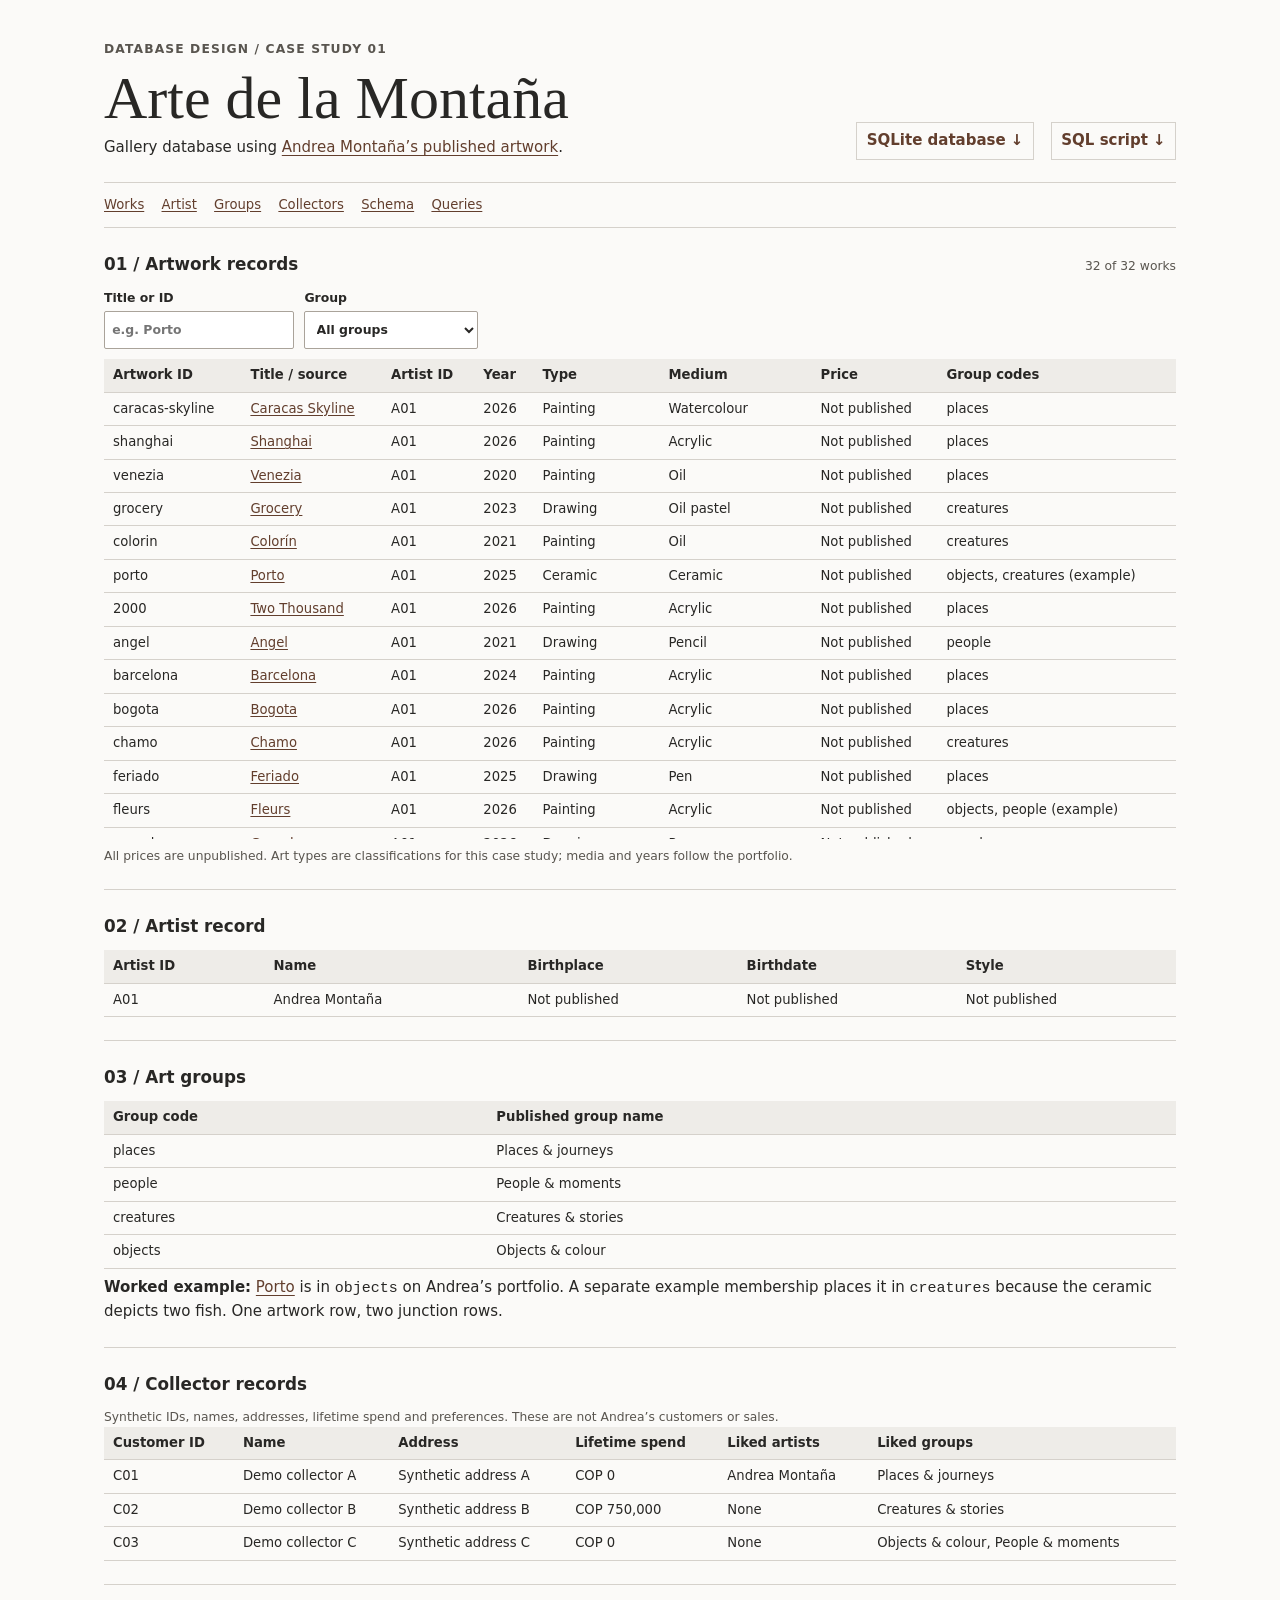
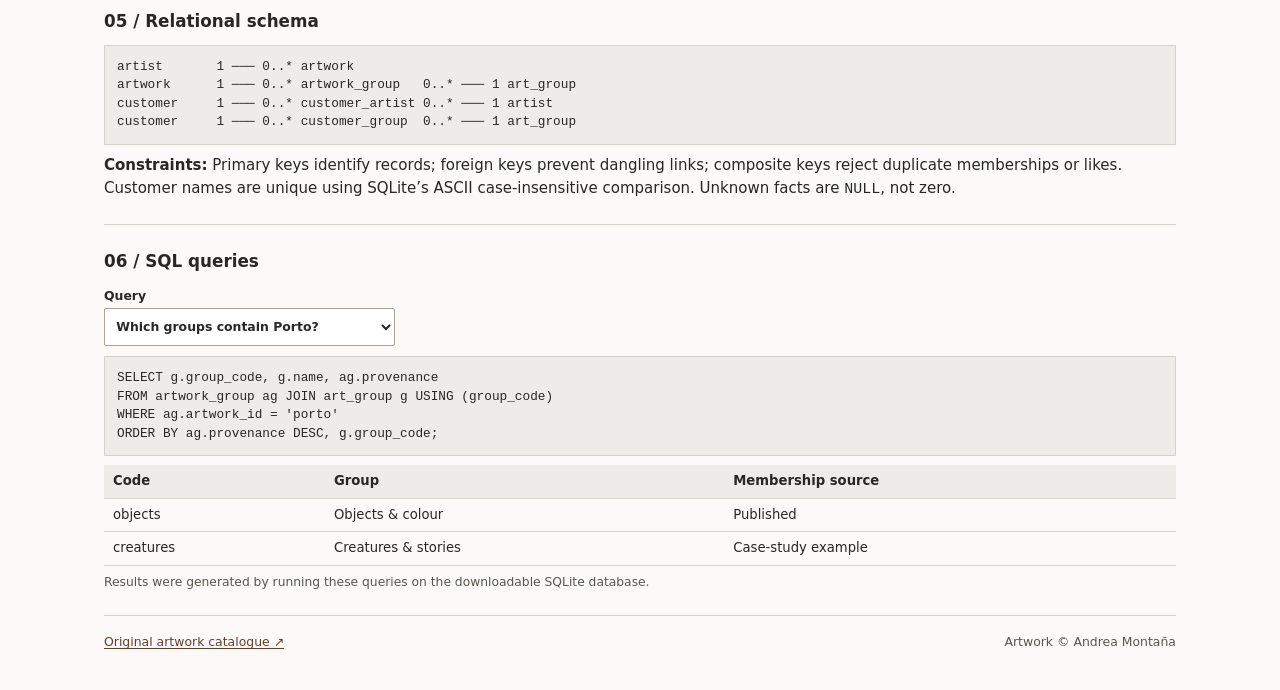
==== commit b184b5cd: "Present the gallery as records and real SQLite queries" ====
--- a/index.html
+++ b/index.html
@@ -1,20 +1,16 @@
-<!doctype html><html lang="en"><meta charset="utf-8"><meta name="viewport" content="width=device-width,initial-scale=1"><title>Arte de la Montaña · Art Gallery Case Study</title><link rel="stylesheet" href="style.css?v=actual-art"><body>
-<header><a class="brand" href="#top">Arte de la Montaña <small> / DATABASE LAB</small></a><nav aria-label="Main"><a href="#catalogue">Catalogue</a><a href="#model">Data model</a><a href="#queries">Query lab</a></nav></header>
-<main id="top"><section class="hero"><div><p class="eyebrow">DATABASE DESIGN / CASE STUDY 01</p><h1>The gallery<br>as a database.</h1><p>A worked example using the 32 artworks in <a href="https://andreamontana.com/design-art/">Andrea Montaña’s published catalogue</a>. Follow a work from the catalogue to its artist, collection memberships and collector preferences.</p><a class="primary" href="#catalogue">Explore the catalogue ↓</a></div><figure class="heroart"><img src="https://andreamontana.com/custom/design-art-assets/caracas-skyline-2026-watercolor-large.jpg" alt="Caracas Skyline, watercolour by Andrea Montaña"><figcaption>Caracas Skyline · 2026 · © Andrea Montaña</figcaption></figure></section>
-<p class="notice"><strong>Academic demo.</strong> Artwork, year and published collection come from Andrea’s public portfolio. Artwork prices and unpublished artist biography fields are not supplied. Collector profiles, spending and likes are simulated; optional case-study tags are separately marked. No sales or personal data collection.</p>
-<section id="catalogue"><p class="eyebrow">01 / EXPLORE THE RECORDS</p><h2>Gallery catalogue</h2><div class="filters"><label>Search <input id="search" placeholder="Title, artist or ID"></label><label>Art type <select id="type"><option value="">All types</option><option>Painting</option><option>Drawing</option><option>Ceramic</option><option value="unknown">Not specified</option></select></label><label>Art group <select id="group"><option value="">All groups</option></select></label></div><p id="count" role="status"></p><div id="works" class="cards"></div></section>
-<section id="model"><p class="eyebrow">02 / FROM BRIEF TO SCHEMA</p><h2>Relational model</h2><p>Primary keys identify records. Foreign keys link records; junction tables store each many-to-many relationship once.</p>
-<div class="diagram" role="img" aria-label="One artist makes zero or more artworks. Artworks and art groups are many-to-many. Customers can like many artists and groups, and each artist and group can be liked by many customers."><code>ARTIST 1 ───── 0..* ARTWORK<br>ARTWORK 0..* ───── 0..* ART GROUP<br>CUSTOMER 0..* ───── 0..* ARTIST<br>CUSTOMER 0..* ───── 0..* ART GROUP</code></div>
-<div class="tablewrap"><table><thead><tr><th scope="col">Case requirement</th><th scope="col">Implementation</th><th scope="col">Integrity rule</th></tr></thead><tbody>
-<tr><td>Artist: identifier, name, birthplace, birthdate, style</td><td>artist</td><td>Unique primary key; birthplace, date and style may be NULL when unpublished.</td></tr>
-<tr><td>Artwork: year, ID, title, type, price and artist</td><td>artwork → artist</td><td>Exactly one artist per artwork, valid year, and non-negative COP price when known. Medium is published metadata; broad art type is a case-study classification.</td></tr>
-<tr><td>Art group: code, descriptive name; multiple groups per work</td><td>art_group + artwork_group</td><td>Composite key disallows duplicate membership; provenance distinguishes portfolio collections from illustrative extra memberships.</td></tr>
-<tr><td>Customer: ID, unique name, address and lifetime spend</td><td>customer</td><td>Name uniqueness follows the case study. SQLite NOCASE applies to ASCII; production Unicode matching requires a defined collation. Lifetime spend is a stored non-negative COP total, not inferred from current art prices.</td></tr>
-<tr><td>Customer likes artists and groups</td><td>customer_artist + customer_group</td><td>Two independent junctions prevent duplicate likes and preserve zero-or-more preferences.</td></tr>
-</tbody></table></div>
-<a class="primary" href="gallery.sql?v=actual-art" download="gallery.sql">Download runnable SQLite script ↓</a>
-<p class="muted">The demo stores one credited artist per artwork and assumes one gallery currency. The assignment does not require sales history or co-authored works.</p></section>
-<section id="queries"><p class="eyebrow">03 / TEST THE MODEL</p><h2>Query lab</h2><p>Choose a query to see its SQL and results. The interactive preview mirrors the SQL joins over the same fixture; it does not run a database server.</p><div class="filters"><label>Query <select id="query"><option value="catalogue">Paintings by year</option><option value="groups">Works per group</option><option value="preferences">Collector recommendations</option></select></label><label id="collectorLabel" hidden>Collector <select id="collector"></select></label></div><div id="profile" hidden></div><pre id="sql"></pre><div class="tablewrap" id="result"></div></section></main>
-<footer><span>ARTE DE LA MONTAÑA / DATABASE LAB · WORKS © ANDREA MONTAÑA</span><a href="#top">Back to top ↑</a></footer>
-<dialog id="detail" aria-labelledby="detailTitle"><form method="dialog"><button class="close" aria-label="Close artwork details">✕</button></form><div id="dialogContent"></div></dialog>
-<script src="data.js?v=actual-art"></script><script src="app.js?v=actual-art"></script></body></html>
+<!doctype html><html lang="en">
+<head><meta charset="utf-8"><meta name="viewport" content="width=device-width,initial-scale=1"><title>Arte de la Montaña | Gallery database</title><link rel="stylesheet" href="style.css?v=records1"></head>
+<body><main>
+<header><div><p class="label">DATABASE DESIGN / CASE STUDY 01</p><h1>Arte de la Montaña</h1><p>Gallery database using <a href="https://andreamontana.com/design-art/">Andrea Montaña’s published artwork</a>.</p></div><div class="downloads"><a href="gallery.db?v=records1" download="gallery.db">SQLite database ↓</a> <a href="gallery.sql?v=records1" download="gallery.sql">SQL script ↓</a></div></header>
+<nav aria-label="Case study sections"><a href="#works">Works</a><a href="#artist">Artist</a><a href="#groups">Groups</a><a href="#collectors">Collectors</a><a href="#schema">Schema</a><a href="#queries">Queries</a></nav>
+<section id="works"><div class="section-head"><h2>01 / Artwork records</h2><span id="count" role="status"></span></div><div class="filters"><label>Title or ID <input type="search" id="search" placeholder="e.g. Porto"></label><label>Group <select id="group"><option value="">All groups</option></select></label></div><div class="scroll" id="works-table"></div><p class="muted">All prices are unpublished. Art types are classifications for this case study; media and years follow the portfolio.</p></section>
+<section id="artist"><h2>02 / Artist record</h2><div class="scroll" id="artist-table"></div></section>
+<section id="groups"><h2>03 / Art groups</h2><div class="scroll" id="group-table"></div><p><strong>Worked example:</strong> <a href="#queries" id="porto">Porto</a> is in <code>objects</code> on Andrea’s portfolio. A separate example membership places it in <code>creatures</code> because the ceramic depicts two fish. One artwork row, two junction rows.</p></section>
+<section id="collectors"><h2>04 / Collector records</h2><p class="muted">Synthetic IDs, names, addresses, lifetime spend and preferences. These are not Andrea’s customers or sales.</p><div class="scroll" id="customer-table"></div></section>
+<section id="schema"><h2>05 / Relational schema</h2><pre>artist       1 ─── 0..* artwork
+artwork      1 ─── 0..* artwork_group   0..* ─── 1 art_group
+customer     1 ─── 0..* customer_artist 0..* ─── 1 artist
+customer     1 ─── 0..* customer_group  0..* ─── 1 art_group</pre><p><strong>Constraints:</strong> Primary keys identify records; foreign keys prevent dangling links; composite keys reject duplicate memberships or likes. Customer names are unique using SQLite’s ASCII case-insensitive comparison. Unknown facts are <code>NULL</code>, not zero.</p></section>
+<section id="queries"><h2>06 / SQL queries</h2><div class="filters"><label>Query <select id="query"><option value="porto">Which groups contain Porto?</option><option value="inventory">How many works are in each group?</option><option value="recommendations">Which works match a collector?</option></select></label><label id="collector-controls" hidden>Collector <select id="collector"></select></label></div><pre id="sql"></pre><div class="scroll" id="results"></div><p class="muted">Results were generated by running these queries on the downloadable SQLite database.</p></section>
+<footer><a href="https://andreamontana.com/design-art/">Original artwork catalogue ↗</a><span>Artwork © Andrea Montaña</span></footer>
+</main><script src="data.js?v=records1"></script><script src="app.js?v=records1"></script></body></html>
--- a/style.css
+++ b/style.css
@@ -1,2 +1 @@
-:root{color-scheme:light;--paper:#f7f3ea;--ink:#28231e;--sub:#5e5148;--line:#c7b9a8;--rust:#8b3427;--cream:#fff8e9;font-family:system-ui,sans-serif}*{box-sizing:border-box}body{margin:0;background:var(--paper);color:var(--ink);font-size:16px;line-height:1.6}a{color:inherit;text-underline-offset:.25em}a:focus-visible,button:focus-visible,select:focus-visible,input:focus-visible{outline:3px solid var(--rust);outline-offset:3px}header,footer{border-block-end:1px solid var(--line);display:flex;justify-content:space-between;align-items:center;gap:12px;padding:18px max(22px,calc((100% - 1100px)/2));flex-wrap:wrap}header a{text-decoration:none}.brand{font-family:Georgia,serif;font-size:1.27rem}.brand small,footer,.eyebrow{font:.72rem/1.5 system-ui,sans-serif;font-weight:700;letter-spacing:.14em}.brand small,.eyebrow{color:var(--rust)}nav{display:flex;gap:20px;flex-wrap:wrap;font-size:.89rem}nav a:hover{text-decoration:underline}main{max-width:1144px;margin:auto;padding:0 22px}.hero{display:grid;grid-template-columns:1fr .8fr;align-items:center;gap:9%;min-height:480px;padding:45px 0}.hero p:not(.eyebrow){max-width:47ch;color:var(--sub)}h1,h2,h3{font-family:Georgia,serif;font-weight:500;line-height:1.05;margin:12px 0 20px}h1{font-size:clamp(3.5rem,8vw,7.5rem);letter-spacing:-.07em}h2{font-size:clamp(2.1rem,5vw,4rem);letter-spacing:-.05em}.heroart{height:350px;background:linear-gradient(145deg,#c37d57 0 37%,#edc194 37% 53%,#ab4e3d 53% 72%,#512c31 72%);position:relative;isolation:isolate;overflow:hidden}.heroart::before{content:"";position:absolute;width:44%;aspect-ratio:1;border-radius:50%;background:#f2c99c;left:15%;top:9%;mix-blend-mode:screen;opacity:.8}.heroart span{position:absolute;right:16px;bottom:13px;color:white;font:1rem Georgia,serif}.primary{display:inline-block;padding:.68rem 1rem;margin:.4rem 0;border:1px solid var(--rust);color:var(--rust);text-decoration:none;font-weight:700}.primary:hover{background:var(--rust);color:white}.notice{border-block:1px solid var(--line);margin:0;padding:16px 0;color:var(--sub);font-size:.9rem}section:not(.hero){padding:55px 0;border-bottom:1px solid var(--line);scroll-margin-top:20px}.filters{display:flex;gap:12px;flex-wrap:wrap}label{display:grid;font-size:.76rem;font-weight:700;color:var(--sub);gap:4px}[hidden]{display:none!important}select,input{min-height:42px;background:#fffcf7;font:inherit;color:var(--ink);border:1px solid var(--line);padding:5px 9px;border-radius:0}.cards{display:grid;grid-template-columns:repeat(3,minmax(0,1fr));gap:26px}.card{width:100%;text-align:left;background:none;border:0;padding:0;cursor:pointer;color:inherit;font:inherit}.art{display:block;width:100%;aspect-ratio:1.55;background:linear-gradient(155deg,var(--a) 0 38%,var(--b) 38% 61%,var(--c) 61%);transition:filter .16s ease-out;position:relative;overflow:hidden}.art:before{content:"";display:block;width:32%;aspect-ratio:1;border-radius:50%;background:var(--b);position:absolute;top:14%;left:21%;mix-blend-mode:screen}.card:hover .art{filter:saturate(1.3)}.card h3{font-size:1.45rem;margin:.55rem 0 .25rem}.card .muted,.muted,#count{color:var(--sub);font-size:.9rem}.diagram,pre{background:#332923;color:var(--cream);padding:20px;overflow:auto;font-size:.94rem}.tablewrap{overflow:auto;margin:12px 0}table{border-collapse:collapse;width:100%;text-align:left;min-width:460px;font-size:.91rem}th,td{border-bottom:1px solid var(--line);padding:10px;vertical-align:top}th{background:#ece3d7}dialog{border:1px solid var(--line);color:var(--ink);background:var(--paper);width:min(92vw,550px);max-height:90dvh;padding:24px}dialog::backdrop{background:#23160ac7}.close{border:1px solid var(--line);background:var(--paper);color:var(--ink);margin:0 0 12px auto;display:block;cursor:pointer;padding:.35rem .6rem}.chips{display:flex;flex-wrap:wrap;gap:6px}.chip{background:#ece3d7;padding:1px 7px;font-size:.8rem}footer{border-block-end:0;color:var(--sub)}@media(max-width:650px){.hero{grid-template-columns:1fr;gap:20px;padding:28px 0}.heroart{height:195px}.cards{grid-template-columns:repeat(2,minmax(0,1fr));gap:14px}.card h3{font-size:1.2rem}section:not(.hero){padding:38px 0}}
-.heroart{margin:0;height:auto;background:none;overflow:visible}.heroart::before,.art:before{display:none}.heroart img{display:block;width:100%;max-height:370px;object-fit:contain;background:#eee1d5}.heroart figcaption{font-size:.8rem;color:var(--sub);padding-top:.35rem}.art{background:#ede3d6}.art img{display:block;width:100%;height:100%;object-fit:contain}.card:hover .art img{filter:none}.card:hover h3{text-decoration:underline}.card:hover .art{filter:none}
+*{box-sizing:border-box}:root{font:15px/1.55 system-ui,sans-serif;color:#282725;background:#fbfaf8;--line:#d5d1cb;--gray:#59554f;--accent:#623e2d}body{margin:0}main{max-width:1120px;margin:auto;padding:24px 24px 40px}header{display:flex;justify-content:space-between;align-items:end;gap:1rem;flex-wrap:wrap;border-bottom:1px solid var(--line);padding:10px 0 22px}header p{margin:.4rem 0 0}.label,.muted{color:var(--gray);font-size:.82rem}.label{letter-spacing:.09em;font-weight:650}h1{font:clamp(2.2rem,6vw,4rem)/1.04 Georgia,serif;margin:.5rem 0}h2{font-weight:650;font-size:1.12rem;margin:0 0 .75rem}.section-head{display:flex;gap:.8rem;justify-content:space-between;align-items:baseline}.section-head span{color:var(--gray);font-size:.82rem}a{color:var(--accent);text-underline-offset:.18em}.downloads,nav,footer{display:flex;gap:.5rem 1.15rem;flex-wrap:wrap}.downloads a{border:1px solid var(--line);padding:.42rem .62rem;text-decoration:none;font-weight:650}.downloads a:hover{background:#eee9e2}nav{padding:12px 0;border-bottom:1px solid var(--line);font-size:.88rem}section{padding:23px 0;border-bottom:1px solid var(--line);scroll-margin-top:10px}section p{margin:.5rem 0 0}.filters{display:flex;flex-wrap:wrap;gap:10px;margin-bottom:.7rem}label{font-size:.83rem;font-weight:600;display:grid;gap:.2rem}input,select{font:inherit;min-height:38px;color:inherit;background:white;border:1px solid #aaa39a;border-radius:2px;padding:.25rem .48rem;min-width:145px}[hidden]{display:none!important}:focus-visible{outline:2px solid var(--accent);outline-offset:3px}.scroll{overflow:auto;max-height:32rem}table{border-collapse:collapse;width:100%;font-size:.88rem;text-align:left;min-width:540px}td,th{border-bottom:1px solid var(--line);padding:6px 9px;vertical-align:top}th{background:#eeece8;position:sticky;top:0}code,pre{font-family:ui-monospace,Consolas,monospace}pre{overflow:auto;background:#eeece8;border:1px solid var(--line);padding:.8rem;margin:.6rem 0;line-height:1.45;font-size:.85rem}footer{padding-top:16px;justify-content:space-between;font-size:.83rem;color:var(--gray)}@media(max-width:650px){main{padding:16px 14px 28px}section{padding:19px 0}}
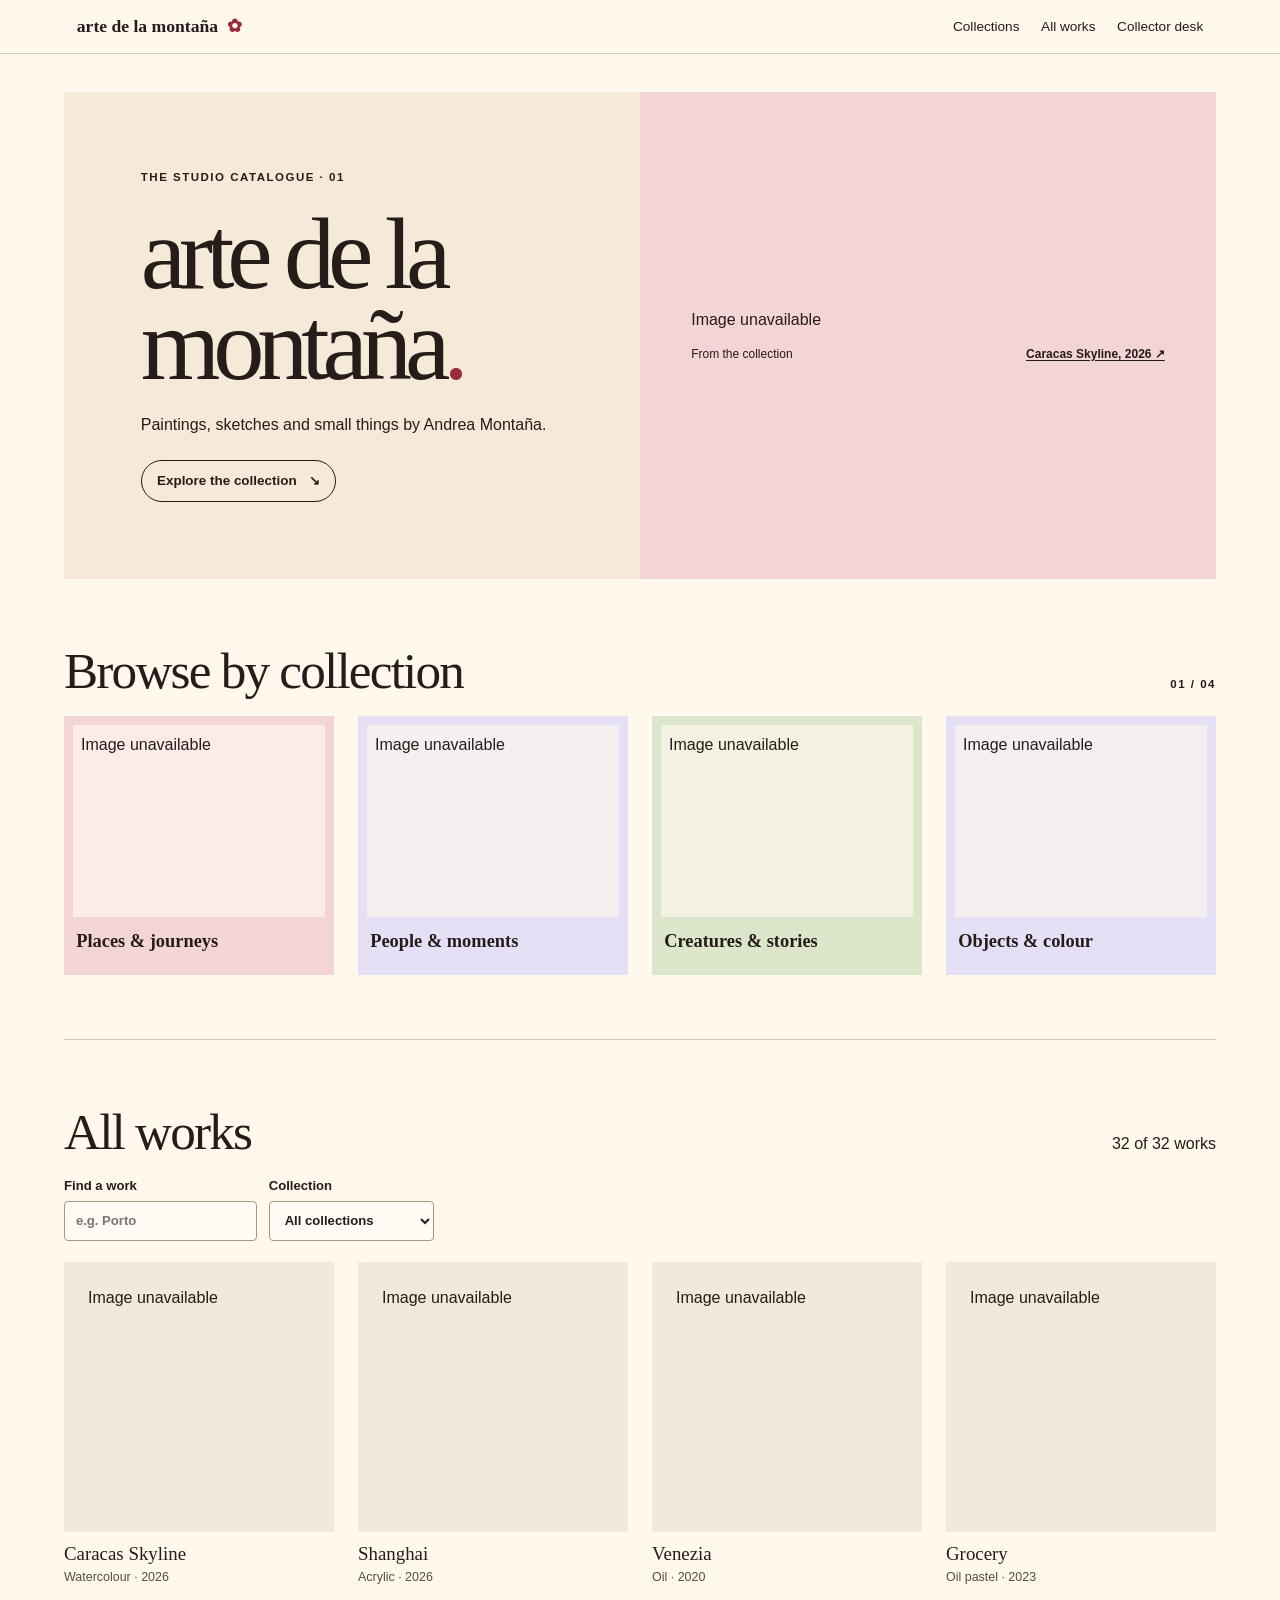
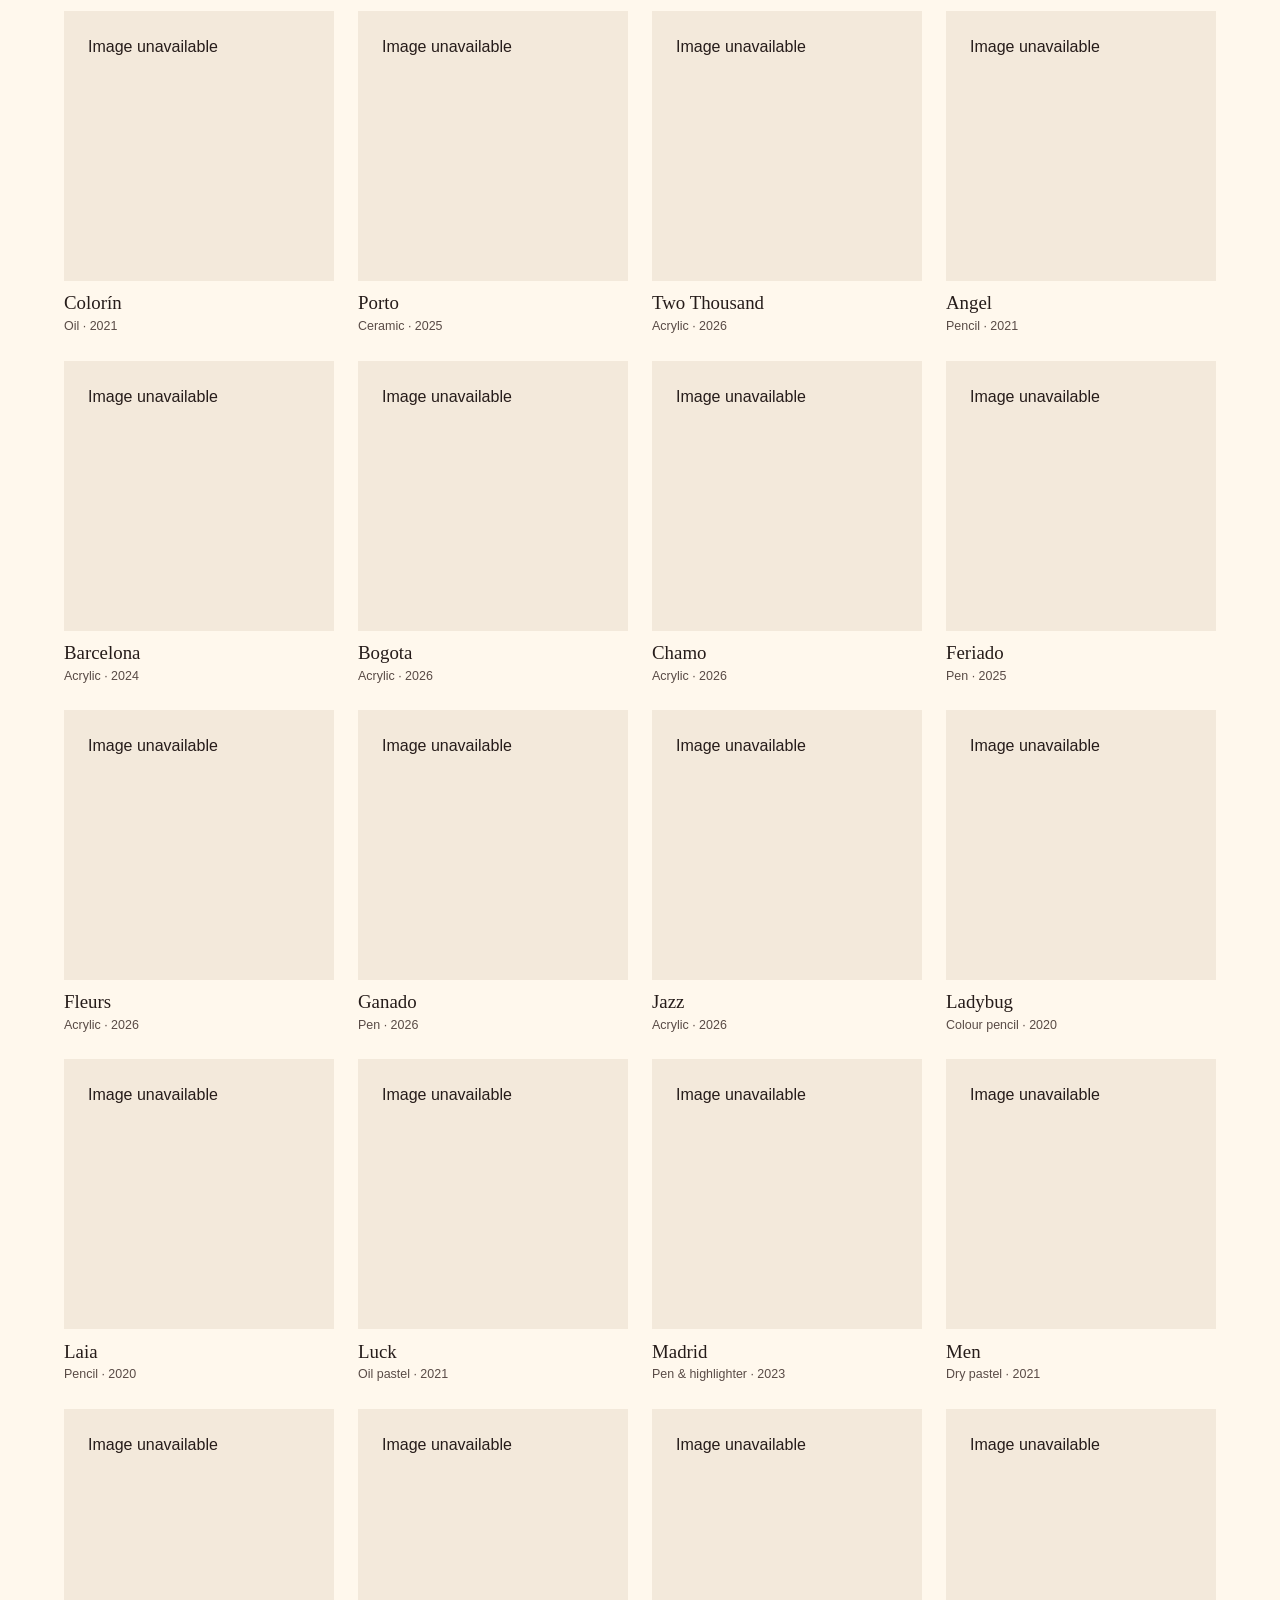
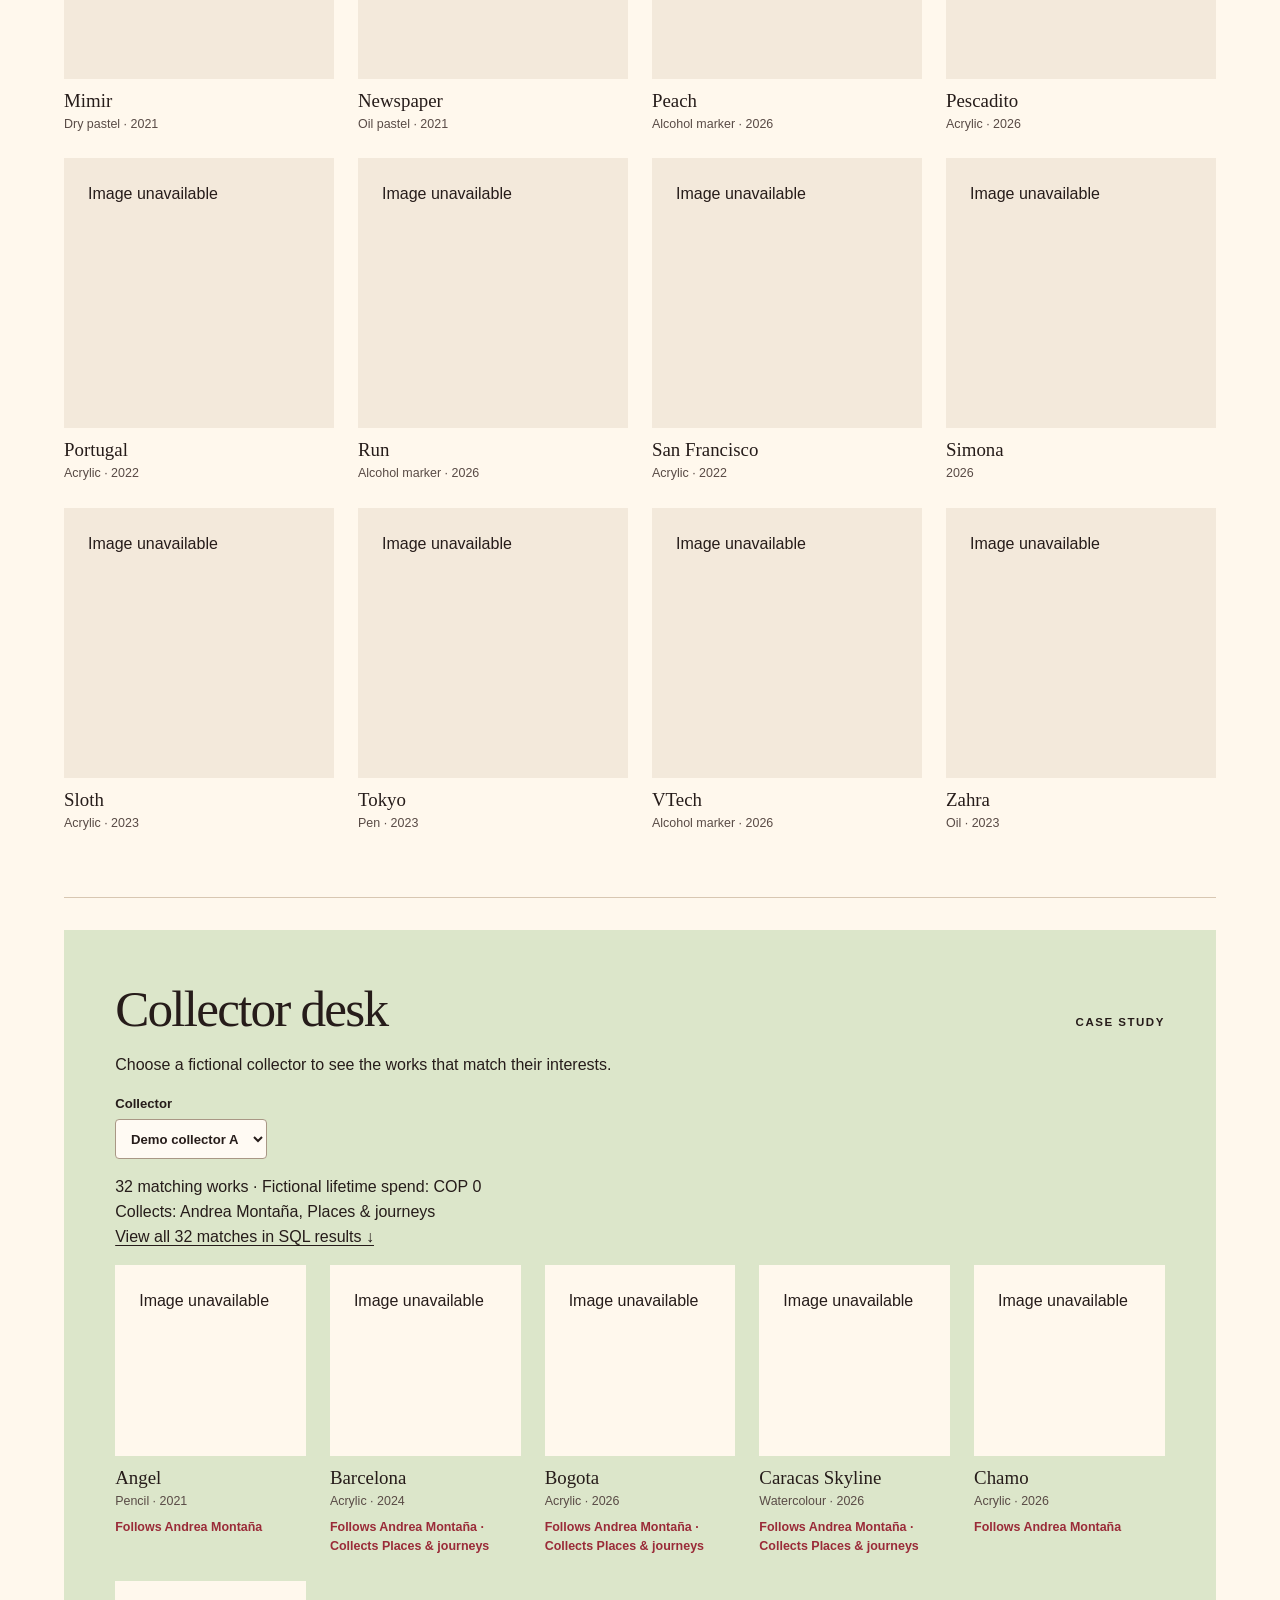
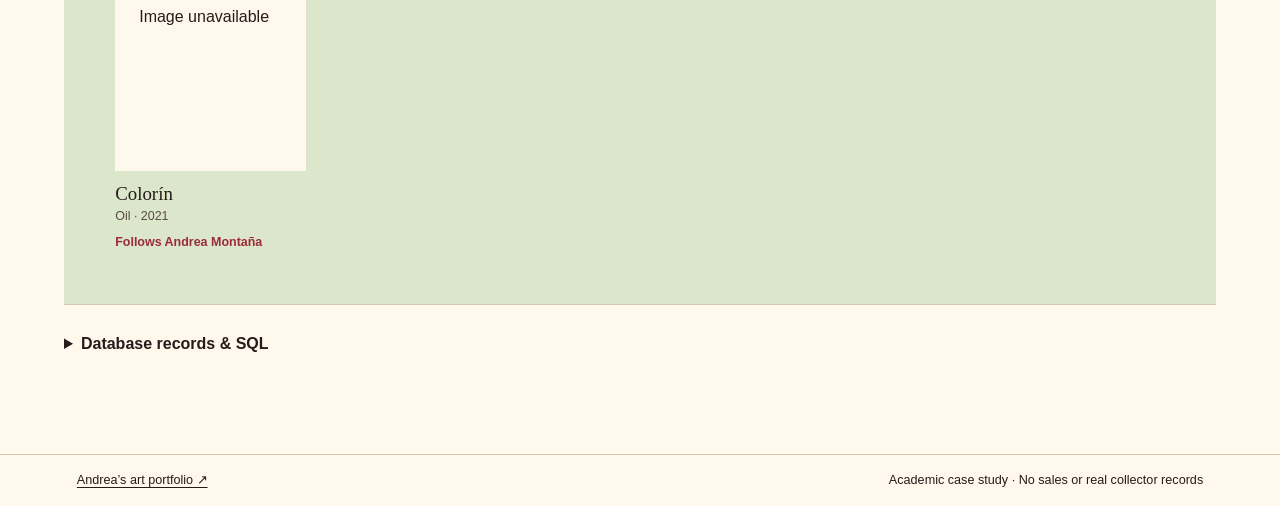
==== commit a07d79b0: "Restyle gallery as an artwork-led studio catalogue" ====
--- a/index.html
+++ b/index.html
@@ -1,9 +1,11 @@
-<!doctype html><html lang="en">
-<head><meta charset="utf-8"><meta name="viewport" content="width=device-width,initial-scale=1"><title>Arte de la Montaña | Gallery database</title><link rel="stylesheet" href="style.css?v=records1"></head>
-<body><main>
-<header><div><p class="label">DATABASE DESIGN / CASE STUDY 01</p><h1>Arte de la Montaña</h1><p>Gallery database using <a href="https://andreamontana.com/design-art/">Andrea Montaña’s published artwork</a>.</p></div><div class="downloads"><a href="gallery.db?v=records1" download="gallery.db">SQLite database ↓</a> <a href="gallery.sql?v=records1" download="gallery.sql">SQL script ↓</a></div></header>
-<nav aria-label="Case study sections"><a href="#works">Works</a><a href="#artist">Artist</a><a href="#groups">Groups</a><a href="#collectors">Collectors</a><a href="#schema">Schema</a><a href="#queries">Queries</a></nav>
-<section id="works"><div class="section-head"><h2>01 / Artwork records</h2><span id="count" role="status"></span></div><div class="filters"><label>Title or ID <input type="search" id="search" placeholder="e.g. Porto"></label><label>Group <select id="group"><option value="">All groups</option></select></label></div><div class="scroll" id="works-table"></div><p class="muted">All prices are unpublished. Art types are classifications for this case study; media and years follow the portfolio.</p></section>
+<!doctype html><html lang="en"><head><meta charset="utf-8"><meta name="viewport" content="width=device-width,initial-scale=1"><title>Arte de la Montaña | Studio catalogue</title><link rel="stylesheet" href="style.css?v=studio2"></head><body>
+<header class="mast"><a class="wordmark" href="#">arte de la montaña<span>✿</span></a><nav aria-label="Main navigation"><a href="#collections">Collections</a><a href="#works">All works</a><a href="#collector-studio">Collector desk</a></nav></header>
+<main>
+<section class="hero"><div class="hero-copy"><p class="eyebrow">The studio catalogue · 01</p><h1>arte de la<br>montaña<span>.</span></h1><p>Paintings, sketches and small things by Andrea Montaña.</p><a class="pill" href="#works">Explore the collection <span>↘</span></a></div><figure><div id="hero-image"></div><figcaption><span>From the collection</span><a href="https://andreamontana.com/design-art/#work-caracas-skyline">Caracas Skyline, 2026 ↗</a></figcaption></figure></section>
+<section id="collections"><div class="section-head"><h2>Browse by collection</h2><span class="eyebrow">01 / 04</span></div><div id="collection-grid" class="collection-grid"></div></section>
+<section id="works"><div class="section-head"><h2>All works</h2><span id="count" role="status"></span></div><div class="filters"><label>Find a work <input type="search" id="search" placeholder="e.g. Porto"></label><label>Collection <select id="group"><option value="">All collections</option></select></label></div><div id="works-table" class="art-grid"></div></section>
+<section id="collector-studio"><div class="section-head"><h2>Collector desk</h2><span class="eyebrow">Case study</span></div><p>Choose a fictional collector to see the works that match their interests.</p><label>Collector <select id="match-profile"></select></label><div id="collector-summary"></div><div id="collector-matches" class="art-grid matches"></div></section>
+<details class="technical"><summary>Database records &amp; SQL</summary><div class="downloads"><a class="pill" href="gallery.db" download>Download SQLite ↓</a><a class="pill" href="gallery.sql" download>Download SQL ↓</a></div>
 <section id="artist"><h2>02 / Artist record</h2><div class="scroll" id="artist-table"></div></section>
 <section id="groups"><h2>03 / Art groups</h2><div class="scroll" id="group-table"></div><p><strong>Worked example:</strong> <a href="#queries" id="porto">Porto</a> is in <code>objects</code> on Andrea’s portfolio. A separate example membership places it in <code>creatures</code> because the ceramic depicts two fish. One artwork row, two junction rows.</p></section>
 <section id="collectors"><h2>04 / Collector records</h2><p class="muted">Synthetic IDs, names, addresses, lifetime spend and preferences. These are not Andrea’s customers or sales.</p><div class="scroll" id="customer-table"></div></section>
@@ -12,5 +14,8 @@
 customer     1 ─── 0..* customer_artist 0..* ─── 1 artist
 customer     1 ─── 0..* customer_group  0..* ─── 1 art_group</pre><p><strong>Constraints:</strong> Primary keys identify records; foreign keys prevent dangling links; composite keys reject duplicate memberships or likes. Customer names are unique using SQLite’s ASCII case-insensitive comparison. Unknown facts are <code>NULL</code>, not zero.</p></section>
 <section id="queries"><h2>06 / SQL queries</h2><div class="filters"><label>Query <select id="query"><option value="porto">Which groups contain Porto?</option><option value="inventory">How many works are in each group?</option><option value="recommendations">Which works match a collector?</option></select></label><label id="collector-controls" hidden>Collector <select id="collector"></select></label></div><pre id="sql"></pre><div class="scroll" id="results"></div><p class="muted">Results were generated by running these queries on the downloadable SQLite database.</p></section>
-<footer><a href="https://andreamontana.com/design-art/">Original artwork catalogue ↗</a><span>Artwork © Andrea Montaña</span></footer>
-</main><script src="data.js?v=records1"></script><script src="app.js?v=records1"></script></body></html>
+
+</details>
+</main>
+<footer><a href="https://andreamontana.com/design-art/">Andrea’s art portfolio ↗</a><span>Academic case study · No sales or real collector records</span></footer>
+<script src="data.js?v=studio2"></script><script src="app.js?v=studio2"></script></body></html>
--- a/style.css
+++ b/style.css
@@ -1 +1,2 @@
-*{box-sizing:border-box}:root{font:15px/1.55 system-ui,sans-serif;color:#282725;background:#fbfaf8;--line:#d5d1cb;--gray:#59554f;--accent:#623e2d}body{margin:0}main{max-width:1120px;margin:auto;padding:24px 24px 40px}header{display:flex;justify-content:space-between;align-items:end;gap:1rem;flex-wrap:wrap;border-bottom:1px solid var(--line);padding:10px 0 22px}header p{margin:.4rem 0 0}.label,.muted{color:var(--gray);font-size:.82rem}.label{letter-spacing:.09em;font-weight:650}h1{font:clamp(2.2rem,6vw,4rem)/1.04 Georgia,serif;margin:.5rem 0}h2{font-weight:650;font-size:1.12rem;margin:0 0 .75rem}.section-head{display:flex;gap:.8rem;justify-content:space-between;align-items:baseline}.section-head span{color:var(--gray);font-size:.82rem}a{color:var(--accent);text-underline-offset:.18em}.downloads,nav,footer{display:flex;gap:.5rem 1.15rem;flex-wrap:wrap}.downloads a{border:1px solid var(--line);padding:.42rem .62rem;text-decoration:none;font-weight:650}.downloads a:hover{background:#eee9e2}nav{padding:12px 0;border-bottom:1px solid var(--line);font-size:.88rem}section{padding:23px 0;border-bottom:1px solid var(--line);scroll-margin-top:10px}section p{margin:.5rem 0 0}.filters{display:flex;flex-wrap:wrap;gap:10px;margin-bottom:.7rem}label{font-size:.83rem;font-weight:600;display:grid;gap:.2rem}input,select{font:inherit;min-height:38px;color:inherit;background:white;border:1px solid #aaa39a;border-radius:2px;padding:.25rem .48rem;min-width:145px}[hidden]{display:none!important}:focus-visible{outline:2px solid var(--accent);outline-offset:3px}.scroll{overflow:auto;max-height:32rem}table{border-collapse:collapse;width:100%;font-size:.88rem;text-align:left;min-width:540px}td,th{border-bottom:1px solid var(--line);padding:6px 9px;vertical-align:top}th{background:#eeece8;position:sticky;top:0}code,pre{font-family:ui-monospace,Consolas,monospace}pre{overflow:auto;background:#eeece8;border:1px solid var(--line);padding:.8rem;margin:.6rem 0;line-height:1.45;font-size:.85rem}footer{padding-top:16px;justify-content:space-between;font-size:.83rem;color:var(--gray)}@media(max-width:650px){main{padding:16px 14px 28px}section{padding:19px 0}}
+:root{--paper:#fff8ed;--cream:#f4ead7;--ink:#261c1a;--line:#d8c7b2;--berry:#9a2b38;--rose:#f4d5d5;--lilac:#e5e0f6;--green:#dce6ca;font:16px/1.55 "Trebuchet MS",Arial,sans-serif;color:var(--ink);background:var(--paper)}*{box-sizing:border-box}body{margin:0}a{color:inherit;text-underline-offset:.2em}a:hover{color:var(--berry)}button,input,select{font:inherit;color:inherit}figure,p,h1,h2,h3{margin:0}[hidden]{display:none!important}:focus-visible{outline:2px solid var(--berry);outline-offset:5px}img{width:100%;height:100%;object-fit:contain;display:block}.mast,footer{display:flex;align-items:center;justify-content:space-between;gap:1rem;flex-wrap:wrap;padding:16px clamp(20px,6vw,96px);border-bottom:1px solid var(--line)}.wordmark{font:700 1.1rem Georgia,serif;text-decoration:none}.wordmark span{color:var(--berry);margin-left:.55rem}nav{display:flex;gap:1.35rem}nav a{font-size:.85rem;text-decoration:none}main{max-width:1510px;margin:auto;padding:clamp(16px,3vw,44px) clamp(16px,5vw,75px) 70px}.hero{display:grid;grid-template-columns:1fr 1fr;background:var(--cream);overflow:hidden}.hero-copy{padding:clamp(25px,6vw,96px);align-self:center}.eyebrow{font-size:.72rem;letter-spacing:.13em;text-transform:uppercase;font-weight:700}.hero h1{font:normal clamp(3.1rem,8vw,8rem)/.89 Georgia,serif;letter-spacing:-.07em;margin:1.3rem 0}.hero h1 span{color:var(--berry)}.hero-copy p:not(.eyebrow){margin:1.4rem 0}.pill{display:inline-flex;gap:.75rem;align-items:center;border:1px solid currentColor;padding:.62rem .95rem;border-radius:100px;text-decoration:none;font-size:.84rem;font-weight:700}.hero figure{background:var(--rose);padding:clamp(18px,4vw,57px);display:flex;flex-direction:column;justify-content:center}.hero figure img{max-height:430px;min-height:220px}.hero figcaption{display:flex;justify-content:space-between;gap:.5rem;margin-top:12px;font-size:.75rem}.hero figcaption a{font-weight:700}section:not(.hero){padding:clamp(30px,5vw,64px) 0;border-bottom:1px solid var(--line)}.section-head{display:flex;justify-content:space-between;align-items:baseline;gap:1rem;margin-bottom:1rem}h2{font:normal clamp(1.8rem,4vw,3.2rem)/1.1 Georgia,serif;letter-spacing:-.035em}.collection-grid,.art-grid{display:grid;grid-template-columns:repeat(4,minmax(0,1fr));gap:clamp(9px,2vw,24px)}.collection{display:block;padding:9px;text-align:left;text-decoration:none;background:var(--rose);border:0;cursor:pointer}.collection:nth-child(2n){background:var(--lilac)}.collection:nth-child(3n){background:var(--green)}.collection .plate{background:#fff8edaa;height:clamp(96px,15vw,200px);padding:8px}.collection strong{display:block;padding:.65rem .2rem;font-family:Georgia,serif;font-size:1.15rem}.art-card{min-width:0}.art-card a{display:block;text-decoration:none}.art-card .plate{background:#f3e9db;aspect-ratio:1;padding:clamp(8px,2vw,24px)}.art-card a:hover .plate{background:var(--rose)}.art-card h3{font:normal 1.18rem Georgia,serif;margin:.7rem 0 .18rem}.art-card p{font-size:.78rem;color:#594b46}.art-card .reason{color:var(--berry);margin-top:.4rem;font-weight:700}.filters,.downloads{display:flex;flex-wrap:wrap;gap:.75rem;margin:.9rem 0 1.3rem}label{display:grid;gap:.28rem;font-size:.82rem;font-weight:700;width:max-content;max-width:100%}input,select{background:#fffaf3;border:1px solid #a99785;padding:.45rem .68rem;min-height:40px;border-radius:4px;max-width:100%}#collector-studio{margin-top:2rem;padding:clamp(16px,4vw,55px);background:var(--green)}#collector-studio label{margin:1rem 0}#collector-summary{margin:.75rem 0 1rem}.matches{grid-template-columns:repeat(auto-fit,minmax(155px,1fr))}.matches .art-card .plate{background:#fff8ed}.technical{padding:1.7rem 0}.technical>summary{cursor:pointer;font-weight:700}.technical section{padding:1.55rem 0}.technical h2{font-size:1.35rem}.muted{font-size:.8rem;color:#594b46}.scroll{overflow:auto}table{width:100%;border-collapse:collapse;min-width:490px;text-align:left;font-size:.84rem}td,th{border-bottom:1px solid var(--line);padding:.5rem .6rem}th{background:var(--cream)}pre{overflow:auto;padding:1rem;background:var(--cream);font-size:.82rem;line-height:1.55}footer{border-top:1px solid var(--line);border-bottom:0;font-size:.79rem}
+@media(max-width:750px){.hero{grid-template-columns:1fr}.hero-copy{padding:27px}.hero figure img{max-height:285px;min-height:0}.collection-grid,.art-grid{grid-template-columns:repeat(2,minmax(0,1fr))}.mast{padding:12px 16px}.mast nav{gap:.85rem}.section-head{gap:.55rem}}@media(max-width:350px){.mast nav{flex-wrap:wrap}.collection strong{font-size:.94rem}}
